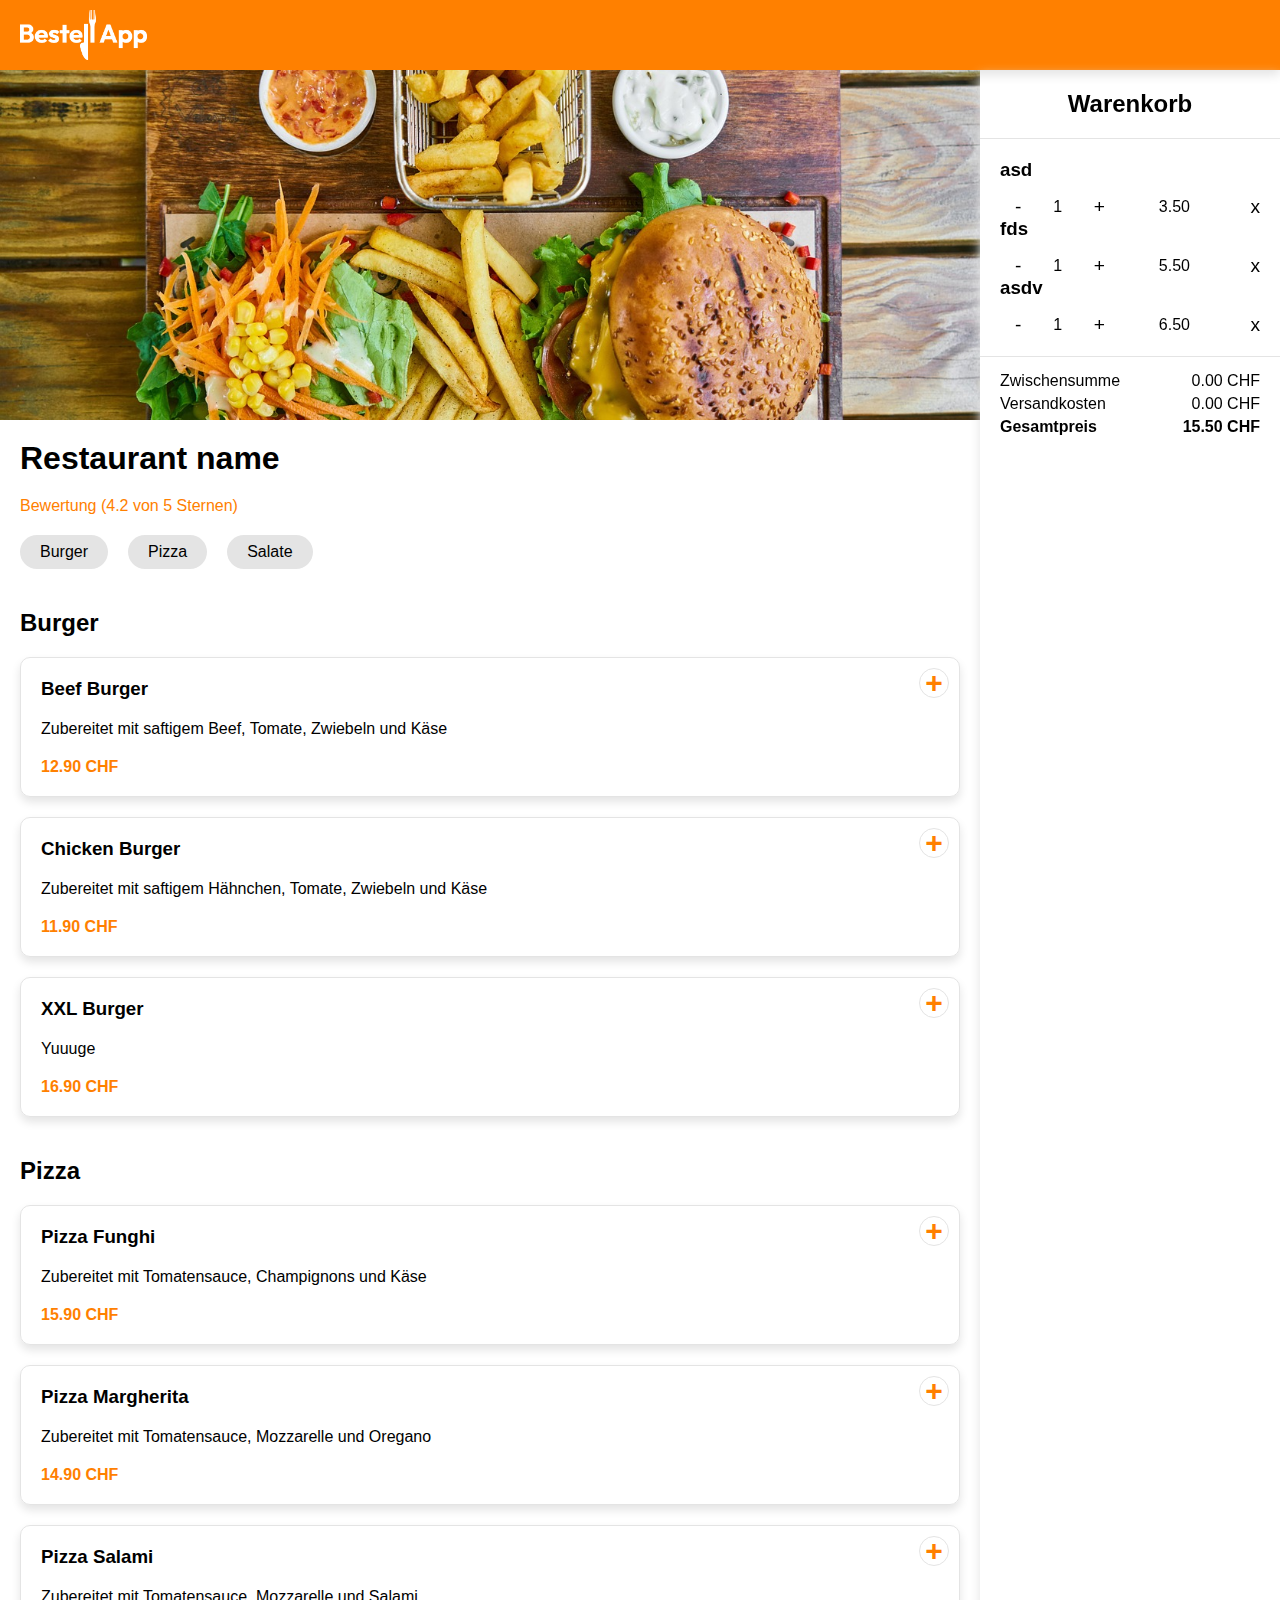
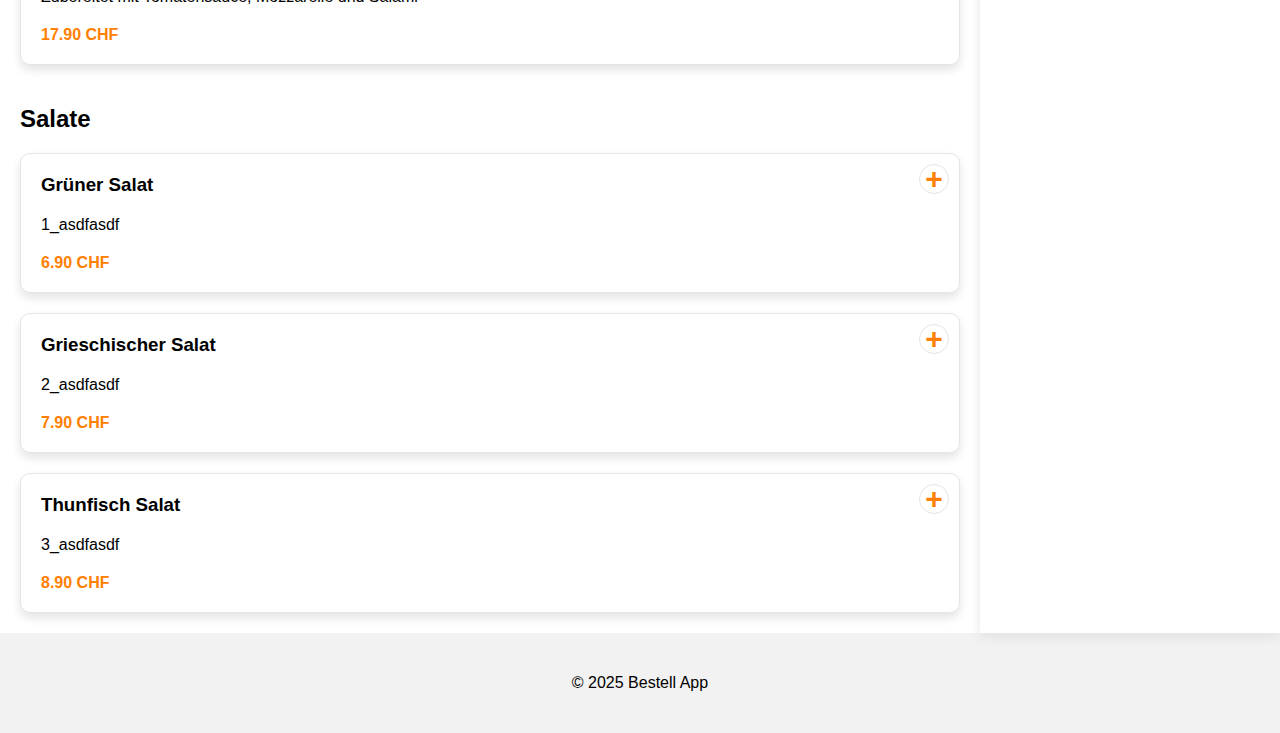
==== index.html @ d7032ec8 "changed cart from flex to grid" ====
<!DOCTYPE html>
<html lang="en">

<head>
    <meta charset="UTF-8" />
    <meta name="viewport" content="width=device-width, initial-scale=1.0" />
    <title>Bestell App</title>

    <link rel="stylesheet" href="./style.css" />
    <link rel="icon" type="image/x-icon" href="./assets/icons/Favicon/favicon-32x32.png" />
</head>

<body onload="renderDishes(), renderCart()">
    <header>
        <img src="./assets/icons/Logo/Logo.png" alt="Bestell App Logo" />
    </header>

    <main class="main-content-wrapper">

        <section class="left-content-wrapper">
            <div class="top-img"><img src="./assets/img/title_img.jpg" alt="Burger Menu" /></div>
            <div class="dish-content-wrapper">
                <div>
                    <h1>Restaurant name</h1>
                </div>
                <div class="rating">Bewertung (4.2 von 5 Sternen)</div>
                <div id="categories-wrapper"></div>
                <div id="dishes-wrapper"></div>
            </div>
        </section>

        <section class="outer-cart-wrapper">
            <div class="sticky-cart-wrapper">
                <div class="cart-header">
                    <h2>Warenkorb</h2>
                </div>
                <div id="cart-items"></div>
                <div id="cart-total-wrapper" class="cart-total-wrapper">
                    <div class="cart-total-line">
                        <div>Zwischensumme</div>
                        <div id="subtotal">0.00 CHF</div>
                    </div>
                    <div class="cart-total-line">
                        <div>Versandkosten</div>
                        <div id="shipping">0.00 CHF</div>
                    </div>
                    <div class="cart-total-line">
                        <div>Gesamtpreis</div>
                        <div id="total">0.00 CHF</div>
                    </div>
                </div>
            </div>
        </section>

    </main>

    <footer>
        <p>© 2025 Bestell App</p>
    </footer>

    <script src="./scripts/db.js"></script>
    <script src="./scripts/templates.js"></script>
    <script src="./script.js"></script>
</body>

</html>
---- style.css ----
/* ----------------------------------------------------------- */
/* CSS reset */
/* ----------------------------------------------------------- */

*,
*::before,
*::after {
  box-sizing: border-box;
  scroll-behavior: smooth;
}

* {
  margin: 0;
  padding: 0;
}

img,
picture,
svg,
video {
  display: block;
  max-width: 100%;
}

input,
textarea,
button,
select {
  font: inherit;
}

/* ----------------------------------------------------------- */
/* general styling */
/* ----------------------------------------------------------- */

:root {
  --padding20: 20px;
  --jetblack: #2a2a2a;
  --white: #f7f8fa;
  --font-size: 1.3rem;
  --sans: sans-serif;
  --max-width-content-section: 1130px;
  --margin-20-top-bottom: 20px 0 20px 0;
}

body {
  min-height: 100vh;
  font-family: var(--sans);
  display: flex;
  flex-direction: column;
}

/* ----------------------------------------------------------- */
/* header */
/* ----------------------------------------------------------- */

header {
  display: flex;
  align-items: center;
  background-color: #ff8000;
  height: 70px;
  box-shadow: 0px 5px 10px #e4e4e4;
}

header img {
  max-height: 50px;
  margin-left: 20px;
}

/* ----------------------------------------------------------- */
/* main content-wrapper */
/* ----------------------------------------------------------- */

.main-content-wrapper {
  display: flex;
  flex-direction: row;
}

/* ----------------------------------------------------------- */
/* categories / dishes */
/* ----------------------------------------------------------- */

h1 {
  margin: var(--margin-20-top-bottom);
}

.rating {
  color: #ff8000;
}

.left-content-wrapper {
  width: calc(100% - 300px);
}

.top-img {
  width: 100%;
  height: 350px;
}

.top-img img {
  height: 100%;
  width: 100%;
  object-fit: cover;
}

#categories-wrapper {
  display: flex;
}

.category {
  padding: 8px 20px;
  margin: 20px 0;
  border-radius: 20px;
  cursor: pointer;
  background-color: #e4e4e4;
  text-decoration: none;
  color: inherit;
}

.category:hover {
  color: white;
  background-color: #ff8000;
}

.category:nth-child(n + 2) {
  margin-left: 20px;
}

.dish-content-wrapper {
  max-width: var(--max-width-content-section);
  margin-right: auto;
  margin-left: auto;
  padding: 0 20px 0 20px;
}

.category-header {
  padding-top: 20px;
}

.dish-item {
  position: relative;
  display: flex;
  flex-direction: column;
  margin: 20px 0 20px 0;
  border: 1px solid #e4e4e4;
  border-radius: 10px;
  box-shadow: 0px 5px 10px #e4e4e4;
}

.dish-info {
  padding: var(--padding20);
}

.dish-info p {
  margin-top: 20px;
}

.dish-info-price {
  font-weight: bold;
  color: #ff8000;
}

.dish-button {
  position: absolute;
  right: 10px;
  top: 10px;
  display: flex;
  justify-content: center;
  align-items: center;
  width: 30px;
  height: 30px;
  border: 1px solid #e4e4e4;
  border-radius: 50%;
  color: #ff8000;
  font-weight: bold;
  font-size: 30px;
  cursor: pointer;
  background-color: white;
  user-select: none; /* Standard für die meisten Browser */
  -webkit-user-select: none; /* Für Safari */
  -moz-user-select: none; /* Für Firefox */
  -ms-user-select: none; /* Für ältere IE-Versionen */
}

.dish-button:hover {
  background-color: #e4e4e4;
}

/* ----------------------------------------------------------- */
/* cart section */
/* ----------------------------------------------------------- */

.outer-cart-wrapper {
  box-shadow: 0px 5px 10px #e4e4e4;
}

.sticky-cart-wrapper {
  position: sticky;
  top: 0;
  /* align-self: flex-start; */ /*nicht notwendig wenn outer wrapper vorhanden?!*/
  width: 300px;
}

.cart-header,
#cart-items {
  border-bottom: 1px solid #e4e4e4;
  padding: 20px;
}

.cart-header h2 {
  text-align: center;
}

.cart-item h3 {
  margin-bottom: 15px;
}

.cart-item-content {
  display: grid;
  grid-template-columns: 2fr 1fr 1fr;
  gap: 10px;
  align-items: center;
}

.cart-item-amount {
  display: flex;
  justify-content: space-between;
  align-items: center;
  gap: 5px;
}

.cart-item-amount button {
  /* width: 20px; */
  background: none;
  border: none;
  cursor: pointer;
  font-size: 1.2em;
  padding: 0;
}

.decrease {
  margin-left: 15px;
}

.increase {
  margin-right: 15px;
}

.cart-item-price {
  justify-self: end;
}

.remove-btn {
  justify-self: end;
  background: none;
  border: none;
  cursor: pointer;
  font-size: 1.2em;
  padding: 0;
}

.cart-total-wrapper {
  display: none;
  padding: 15px 20px;
}

.cart-total-wrapper.visible {
  display: block;
}

#cart-total-wrapper .cart-total-line:nth-child(n + 2) {
  padding-top: 5px;
}

#cart-total-wrapper .cart-total-line:last-child {
  font-weight: bold;
}

.cart-total-line {
  display: flex;
  justify-content: space-between;
}

/* ----------------------------------------------------------- */
/* footer */
/* ----------------------------------------------------------- */

footer {
  display: flex;
  justify-content: center;
  align-items: center;
  height: 100px;
  background-color: #e4e4e47d;
  margin-top: auto;
}
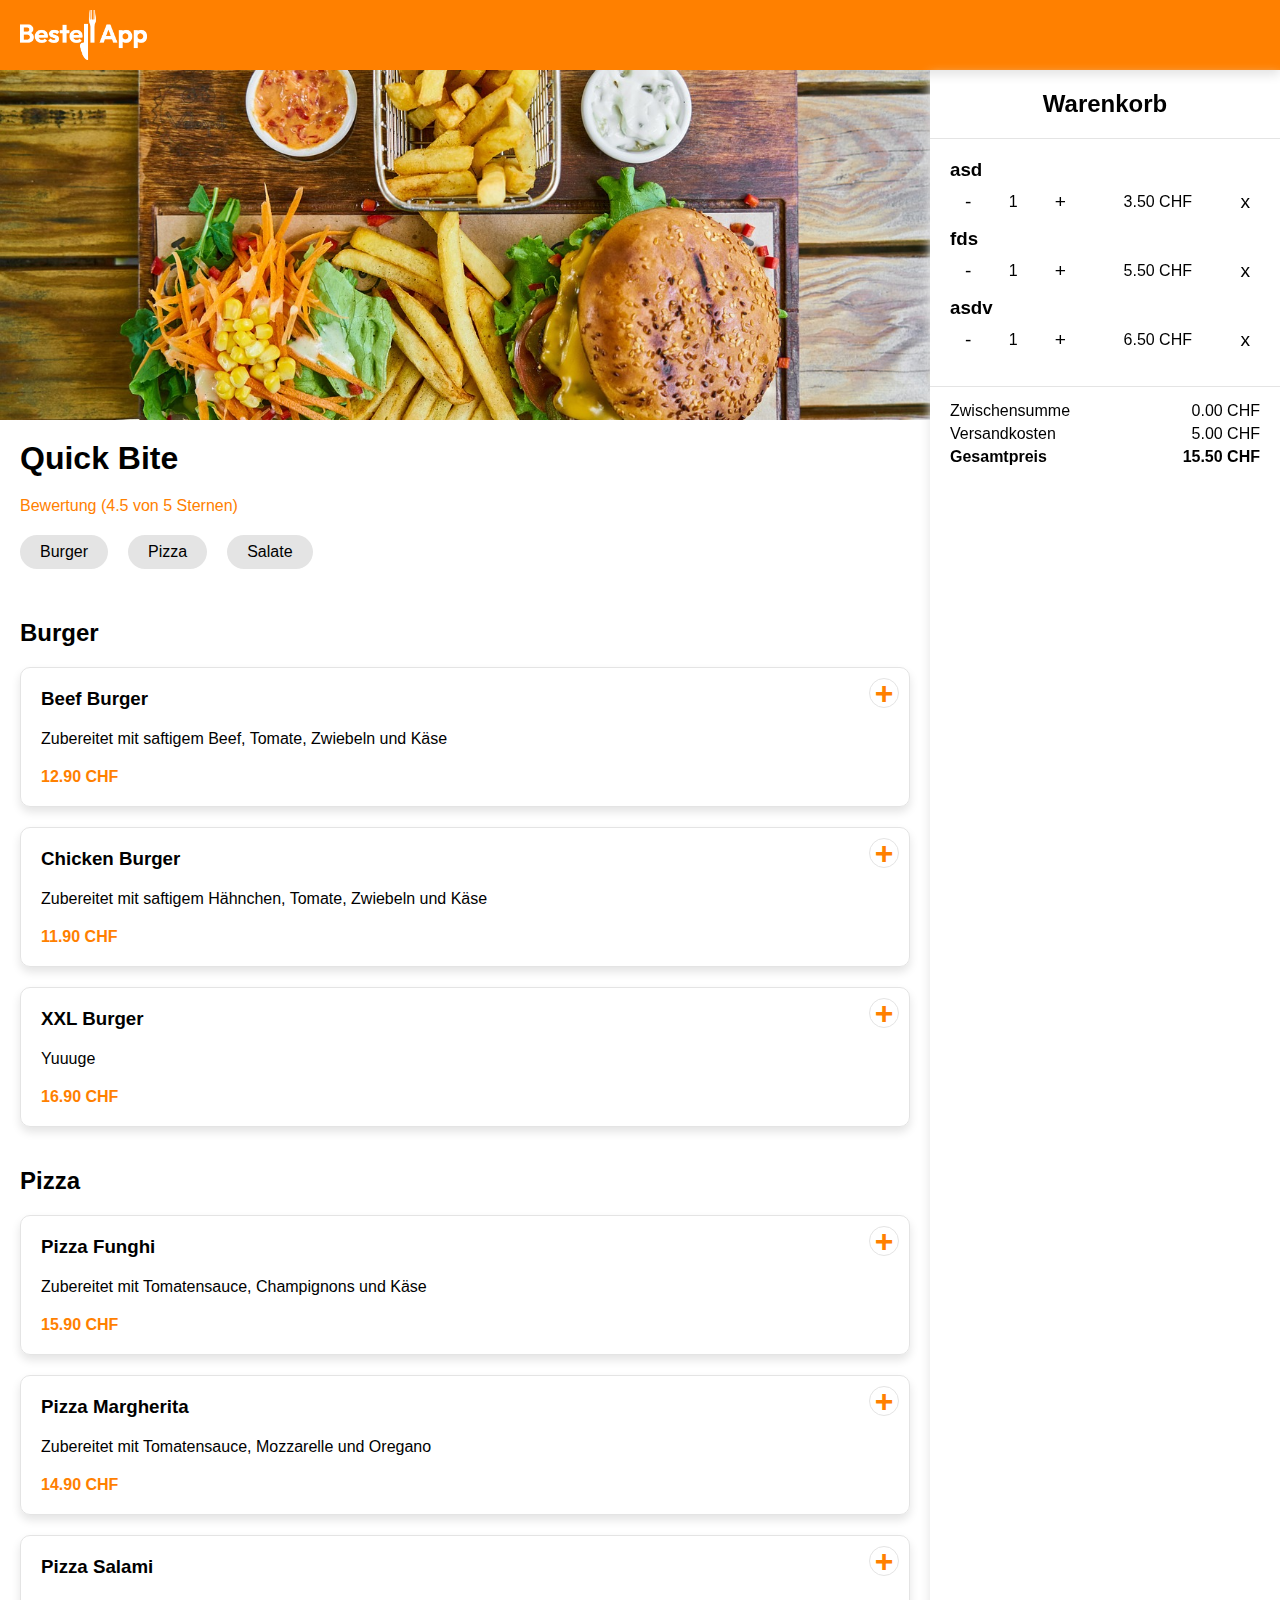
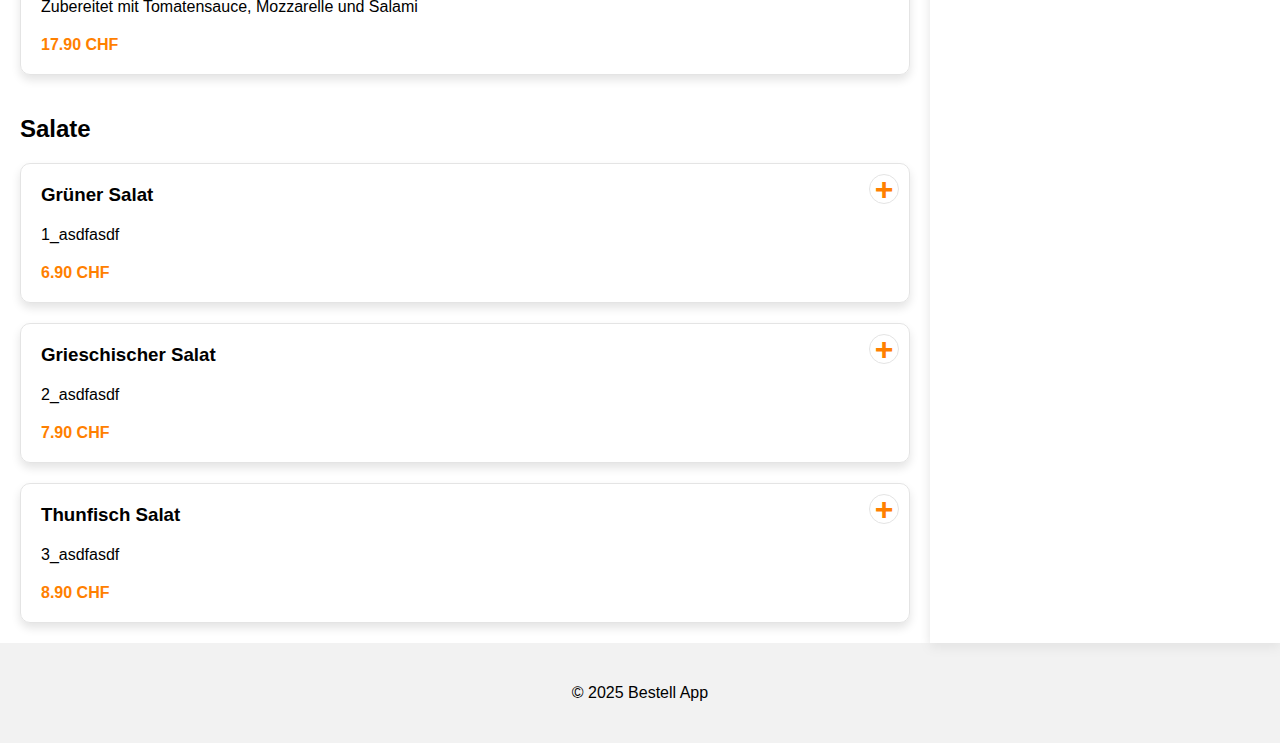
==== commit 1df65a23: "folder structure + started some layout changes for dish section" ====
--- a/index.html
+++ b/index.html
@@ -18,12 +18,12 @@
     <main class="main-content-wrapper">
 
         <section class="left-content-wrapper">
-            <div class="top-img"><img src="./assets/img/title_img.jpg" alt="Burger Menu" /></div>
+            <div class="top-img"><img src="./assets/img/dish_img/title_img.jpg" alt="Burger Menu" /></div>
             <div class="dish-content-wrapper">
                 <div>
-                    <h1>Restaurant name</h1>
+                    <h1>Quick Bite</h1>
                 </div>
-                <div class="rating">Bewertung (4.2 von 5 Sternen)</div>
+                <div class="rating">Bewertung (4.5 von 5 Sternen)</div>
                 <div id="categories-wrapper"></div>
                 <div id="dishes-wrapper"></div>
             </div>
@@ -42,7 +42,7 @@
                     </div>
                     <div class="cart-total-line">
                         <div>Versandkosten</div>
-                        <div id="shipping">0.00 CHF</div>
+                        <div id="shipping">5.00 CHF</div>
                     </div>
                     <div class="cart-total-line">
                         <div>Gesamtpreis</div>
--- a/style.css
+++ b/style.css
@@ -35,9 +35,6 @@
 
 :root {
   --padding20: 20px;
-  --jetblack: #2a2a2a;
-  --white: #f7f8fa;
-  --font-size: 1.3rem;
   --sans: sans-serif;
   --max-width-content-section: 1130px;
   --margin-20-top-bottom: 20px 0 20px 0;
@@ -82,6 +79,7 @@
 
 h1 {
   margin: var(--margin-20-top-bottom);
+  font-size: 2rem;
 }
 
 .rating {
@@ -89,7 +87,7 @@
 }
 
 .left-content-wrapper {
-  width: calc(100% - 300px);
+  width: calc(100% - 350px);
 }
 
 .top-img {
@@ -105,11 +103,22 @@
 
 #categories-wrapper {
   display: flex;
-}
+  padding-bottom: 20px;
+  margin-top: 20px;
+  margin-bottom: 30px;
+}
+
+/* #categories-wrapper {
+  display: flex;
+  padding-bottom: 20px;
+  margin-top: 20px;
+  margin-bottom: 30px;
+  box-shadow: 0px 5px 5px -4px #e4e4e4;
+} */
 
 .category {
   padding: 8px 20px;
-  margin: 20px 0;
+  /* margin: 20px 0; */
   border-radius: 20px;
   cursor: pointer;
   background-color: #e4e4e4;
@@ -133,7 +142,7 @@
   padding: 0 20px 0 20px;
 }
 
-.category-header {
+.category-header:nth-child(n + 2) {
   padding-top: 20px;
 }
 
@@ -173,7 +182,7 @@
   border-radius: 50%;
   color: #ff8000;
   font-weight: bold;
-  font-size: 30px;
+  font-size: 2rem;
   cursor: pointer;
   background-color: white;
   user-select: none; /* Standard für die meisten Browser */
@@ -198,7 +207,7 @@
   position: sticky;
   top: 0;
   /* align-self: flex-start; */ /*nicht notwendig wenn outer wrapper vorhanden?!*/
-  width: 300px;
+  width: 350px;
 }
 
 .cart-header,
@@ -211,15 +220,13 @@
   text-align: center;
 }
 
-.cart-item h3 {
-  margin-bottom: 15px;
-}
-
 .cart-item-content {
   display: grid;
-  grid-template-columns: 2fr 1fr 1fr;
+  grid-template-columns: 2fr 2fr 1fr;
   gap: 10px;
   align-items: center;
+  margin-top: 10px;
+  margin-bottom: 15px;
 }
 
 .cart-item-amount {
@@ -242,8 +249,8 @@
   margin-left: 15px;
 }
 
-.increase {
-  margin-right: 15px;
+.remove-btn {
+  margin-right: 10px;
 }
 
 .cart-item-price {
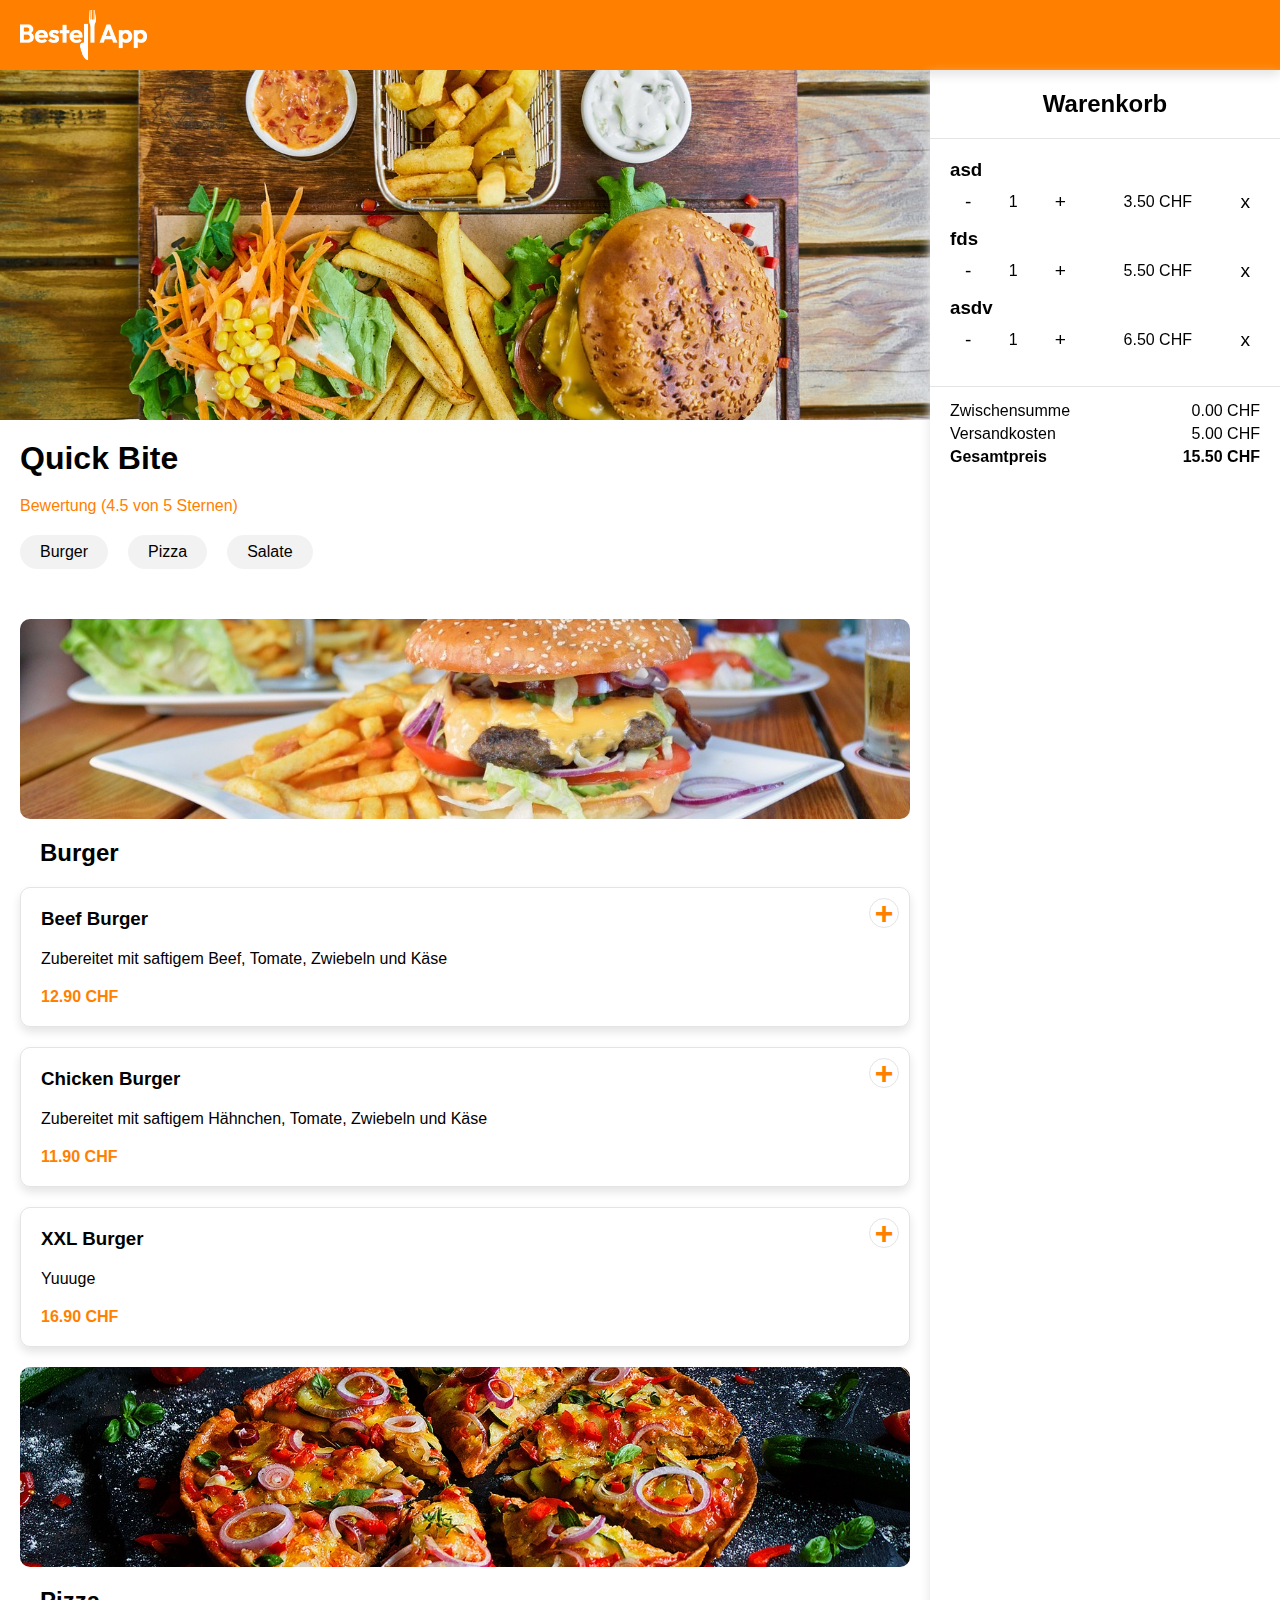
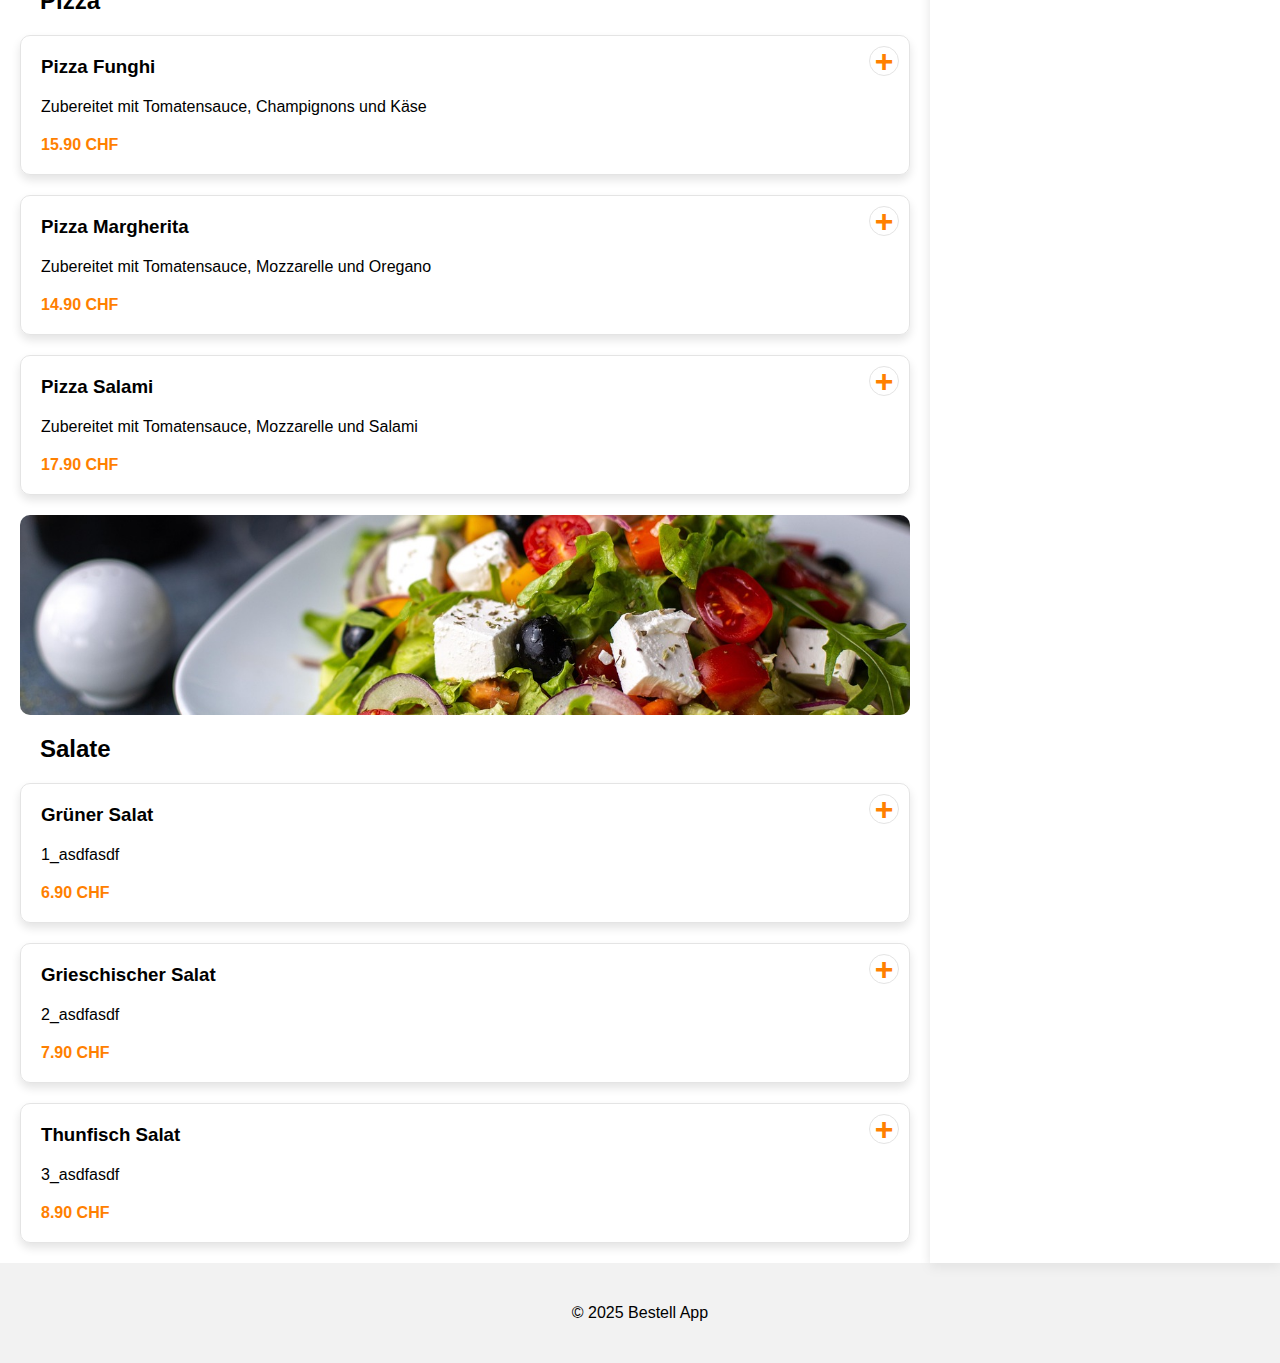
==== commit 698190e7: "- adjusted db.js structure + template.js - few css additions" ====
--- a/index.html
+++ b/index.html
@@ -20,9 +20,7 @@
         <section class="left-content-wrapper">
             <div class="top-img"><img src="./assets/img/dish_img/title_img.jpg" alt="Burger Menu" /></div>
             <div class="dish-content-wrapper">
-                <div>
-                    <h1>Quick Bite</h1>
-                </div>
+                <h1>Quick Bite</h1>
                 <div class="rating">Bewertung (4.5 von 5 Sternen)</div>
                 <div id="categories-wrapper"></div>
                 <div id="dishes-wrapper"></div>
--- a/style.css
+++ b/style.css
@@ -34,9 +34,9 @@
 /* ----------------------------------------------------------- */
 
 :root {
+  --box-shadow-5px: 0px 5px 10px #e4e4e4;
   --padding20: 20px;
   --sans: sans-serif;
-  --max-width-content-section: 1130px;
   --margin-20-top-bottom: 20px 0 20px 0;
 }
 
@@ -56,7 +56,7 @@
   align-items: center;
   background-color: #ff8000;
   height: 70px;
-  box-shadow: 0px 5px 10px #e4e4e4;
+  box-shadow: var(--box-shadow-5px);
 }
 
 header img {
@@ -76,6 +76,13 @@
 /* ----------------------------------------------------------- */
 /* categories / dishes */
 /* ----------------------------------------------------------- */
+
+.dish-content-wrapper {
+  max-width: 1000px;
+  margin-right: auto;
+  margin-left: auto;
+  padding: 0 20px 0 20px;
+}
 
 h1 {
   margin: var(--margin-20-top-bottom);
@@ -108,20 +115,11 @@
   margin-bottom: 30px;
 }
 
-/* #categories-wrapper {
-  display: flex;
-  padding-bottom: 20px;
-  margin-top: 20px;
-  margin-bottom: 30px;
-  box-shadow: 0px 5px 5px -4px #e4e4e4;
-} */
-
 .category {
   padding: 8px 20px;
-  /* margin: 20px 0; */
   border-radius: 20px;
   cursor: pointer;
-  background-color: #e4e4e4;
+  background-color: #e4e4e47d;
   text-decoration: none;
   color: inherit;
 }
@@ -135,15 +133,16 @@
   margin-left: 20px;
 }
 
-.dish-content-wrapper {
-  max-width: var(--max-width-content-section);
-  margin-right: auto;
-  margin-left: auto;
-  padding: 0 20px 0 20px;
-}
-
-.category-header:nth-child(n + 2) {
+.category-header-img {
+  height: 200px;
+  width: 100%;
+  object-fit: cover;
+  border-radius: 10px;
+}
+
+.category-header {
   padding-top: 20px;
+  padding-left: 20px;
 }
 
 .dish-item {
@@ -153,7 +152,7 @@
   margin: 20px 0 20px 0;
   border: 1px solid #e4e4e4;
   border-radius: 10px;
-  box-shadow: 0px 5px 10px #e4e4e4;
+  box-shadow: var(--box-shadow-5px);
 }
 
 .dish-info {
@@ -200,7 +199,7 @@
 /* ----------------------------------------------------------- */
 
 .outer-cart-wrapper {
-  box-shadow: 0px 5px 10px #e4e4e4;
+  box-shadow: var(--box-shadow-5px);
 }
 
 .sticky-cart-wrapper {
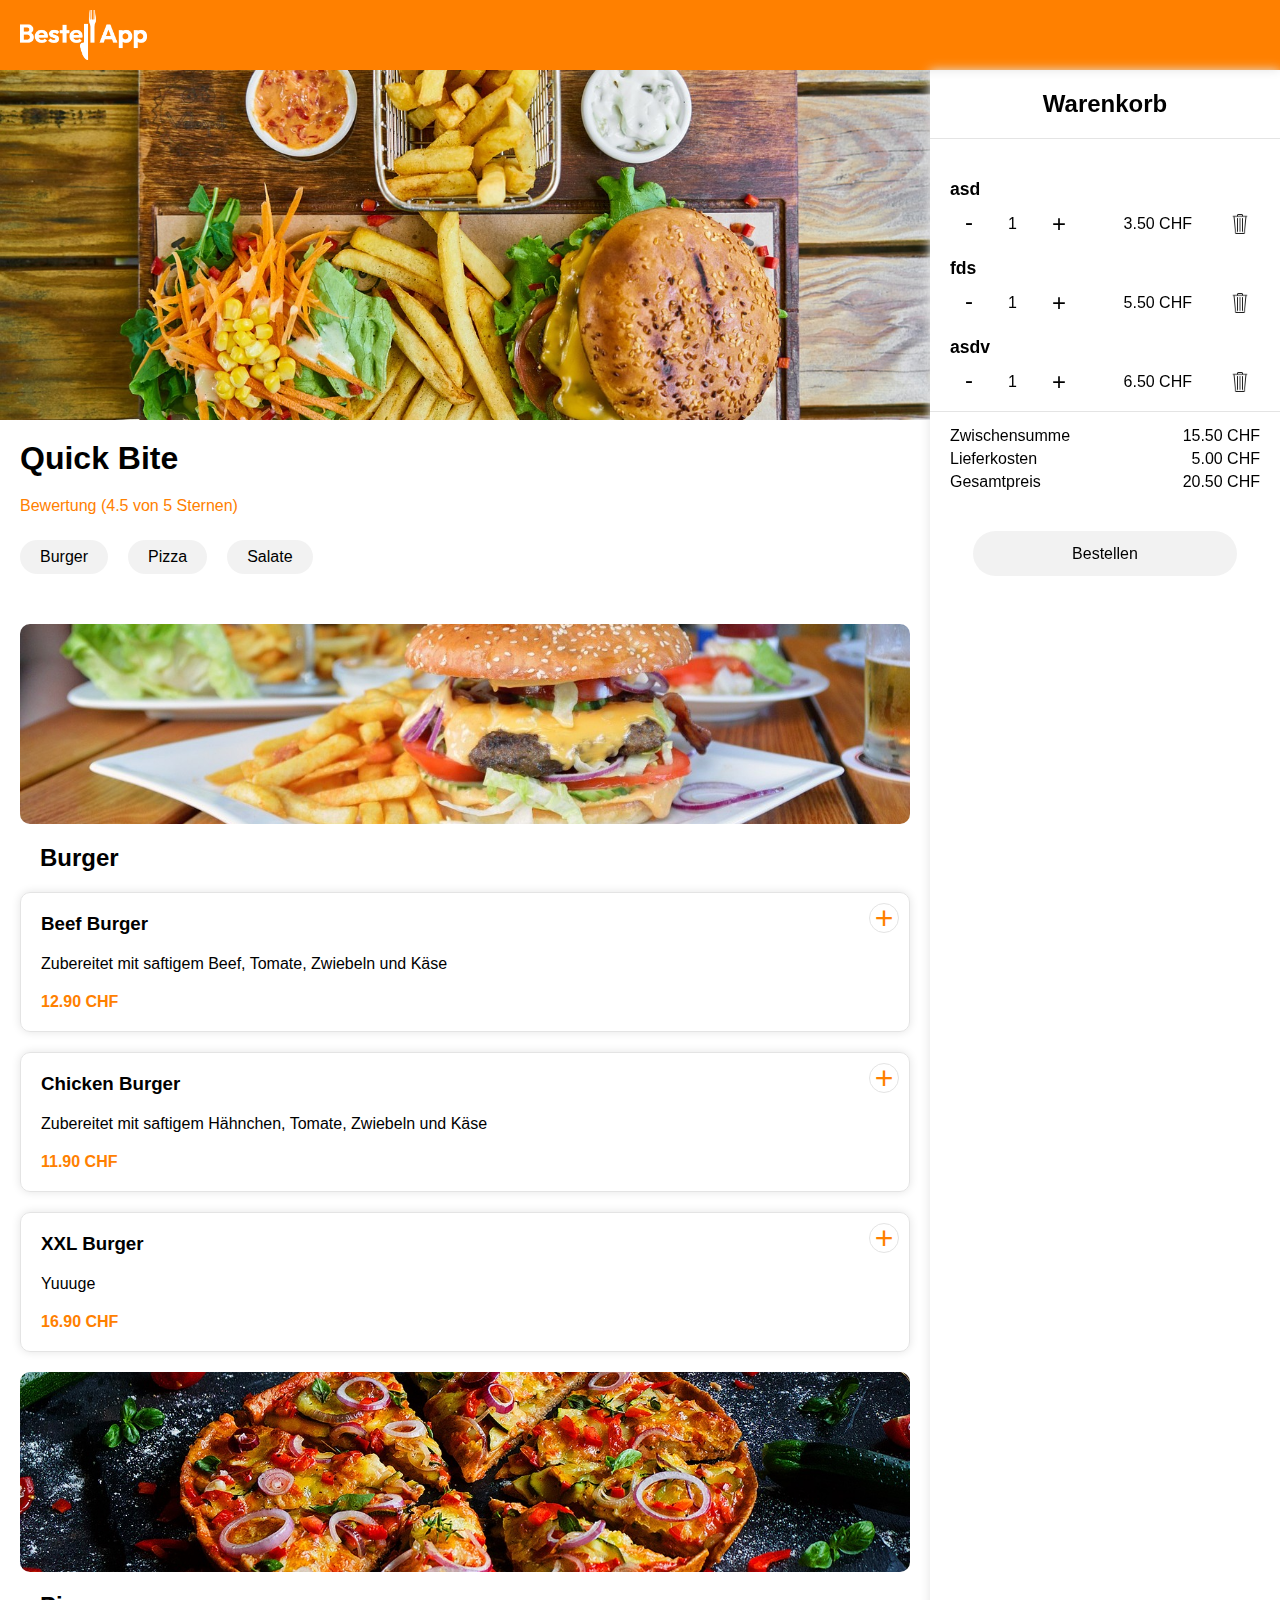
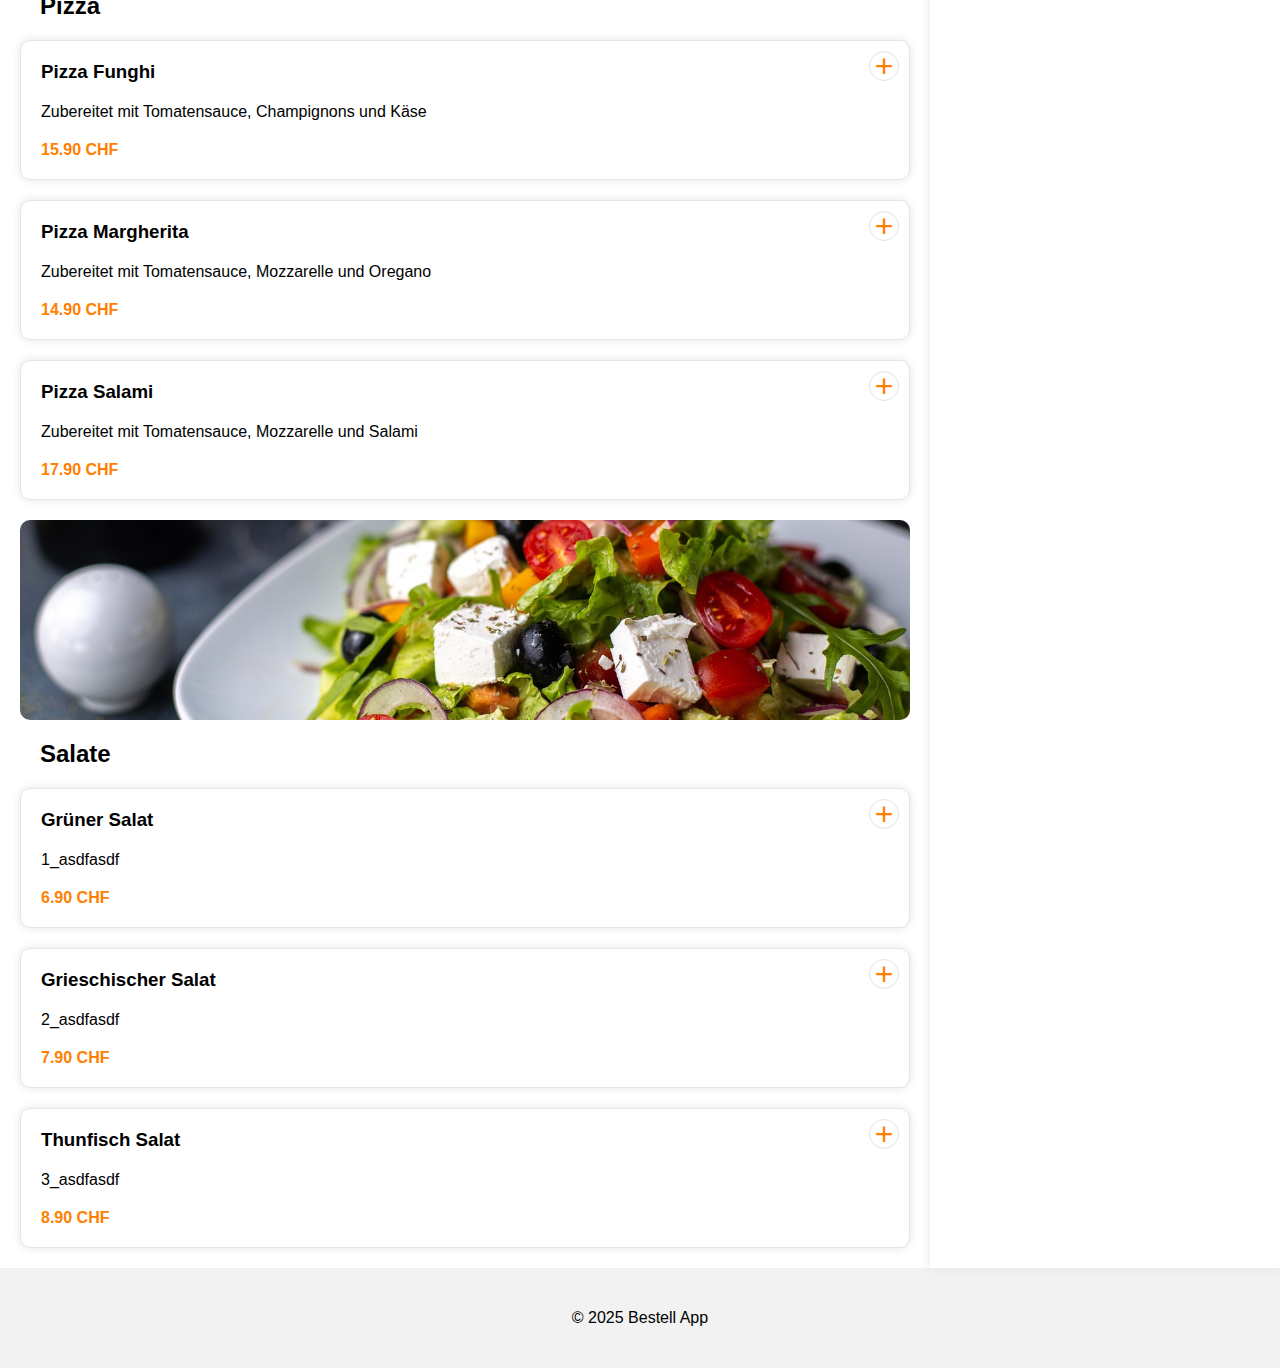
==== commit 9d710b73: "finished cart funtionality" ====
--- a/index.html
+++ b/index.html
@@ -29,24 +29,42 @@
 
         <section class="outer-cart-wrapper">
             <div class="sticky-cart-wrapper">
+
                 <div class="cart-header">
                     <h2>Warenkorb</h2>
                 </div>
-                <div id="cart-items"></div>
-                <div id="cart-total-wrapper" class="cart-total-wrapper">
-                    <div class="cart-total-line">
-                        <div>Zwischensumme</div>
-                        <div id="subtotal">0.00 CHF</div>
+
+                <div id="cart-order-info">
+                    <div id="cart-items"></div>
+
+                    <div id="empty-cart-placeholder">
+                        <img src="./assets/icons/icons8-basket-100.png" alt="Basket">
+                        <h3>Ganz schön leer hier – füge jetzt Artikel hinzu!</h3>
                     </div>
-                    <div class="cart-total-line">
-                        <div>Versandkosten</div>
-                        <div id="shipping">5.00 CHF</div>
-                    </div>
-                    <div class="cart-total-line">
-                        <div>Gesamtpreis</div>
-                        <div id="total">0.00 CHF</div>
+
+                    <div id="cart-total-wrapper" class="cart-total-wrapper">
+                        <div class="cart-total-line">
+                            <div>Zwischensumme</div>
+                            <div id="subtotal">0.00 CHF</div>
+                        </div>
+                        <div class="cart-total-line">
+                            <div>Lieferkosten</div>
+                            <div id="shipping">5.00 CHF</div>
+                        </div>
+                        <div class="cart-total-line">
+                            <div>Gesamtpreis</div>
+                            <div id="total">0.00 CHF</div>
+                        </div>
+                        <div class="order-btn-container">
+                            <button id="order-btn">Bestellen</button>
+                        </div>
                     </div>
                 </div>
+
+                <div id="success-message">
+                    Deine Bestellung war erfolgreich und macht sich in Kürze auf den Weg!
+                </div>
+
             </div>
         </section>
 
--- a/style.css
+++ b/style.css
@@ -34,7 +34,7 @@
 /* ----------------------------------------------------------- */
 
 :root {
-  --box-shadow-5px: 0px 5px 10px #e4e4e4;
+  --box-shadow-5px: 0 0 10px #e4e4e4;
   --padding20: 20px;
   --sans: sans-serif;
   --margin-20-top-bottom: 20px 0 20px 0;
@@ -111,7 +111,7 @@
 #categories-wrapper {
   display: flex;
   padding-bottom: 20px;
-  margin-top: 20px;
+  margin-top: 25px;
   margin-bottom: 30px;
 }
 
@@ -180,7 +180,6 @@
   border: 1px solid #e4e4e4;
   border-radius: 50%;
   color: #ff8000;
-  font-weight: bold;
   font-size: 2rem;
   cursor: pointer;
   background-color: white;
@@ -209,14 +208,22 @@
   width: 350px;
 }
 
-.cart-header,
-#cart-items {
+.cart-header {
+  text-align: center;
   border-bottom: 1px solid #e4e4e4;
   padding: 20px;
 }
 
-.cart-header h2 {
-  text-align: center;
+#cart-items {
+  padding: 20px 20px 0 20px;
+}
+
+.cart-item {
+  margin-top: 20px;
+}
+
+.cart-item h3 {
+  font-size: 1.1rem;
 }
 
 .cart-item-content {
@@ -240,29 +247,53 @@
   background: none;
   border: none;
   cursor: pointer;
-  font-size: 1.2em;
-  padding: 0;
+  font-size: 1.5em;
 }
 
 .decrease {
+  position: relative;
+  top: -2px;
   margin-left: 15px;
 }
 
-.remove-btn {
-  margin-right: 10px;
-}
-
-.cart-item-price {
-  justify-self: end;
-}
-
+.cart-item-price,
 .remove-btn {
   justify-self: end;
-  background: none;
+}
+
+.remove-btn {
+  width: 20px;
+  height: 20px;
+  background-image: url("./assets/icons/icons8-trash-50.png");
+  background-size: cover;
+  background-position: center;
+  background-color: transparent;
+  /* justify-self: end;
+  background: none; */
   border: none;
   cursor: pointer;
-  font-size: 1.2em;
-  padding: 0;
+  /* font-size: 1.2em;
+  padding: 0; */
+  margin-right: 10px;
+}
+
+#empty-cart-placeholder {
+  display: none;
+}
+
+#empty-cart-placeholder.visible {
+  display: flex;
+  flex-direction: column;
+  justify-content: center;
+  align-items: center;
+  text-align: center;
+  gap: 20px;
+  margin-top: 40px;
+}
+
+#empty-cart-placeholder img {
+  width: 40px;
+  height: 40px;
 }
 
 .cart-total-wrapper {
@@ -272,6 +303,7 @@
 
 .cart-total-wrapper.visible {
   display: block;
+  border-top: 1px solid #e4e4e4;
 }
 
 #cart-total-wrapper .cart-total-line:nth-child(n + 2) {
@@ -285,6 +317,37 @@
 .cart-total-line {
   display: flex;
   justify-content: space-between;
+}
+
+.order-btn-container {
+  display: flex;
+  justify-content: center;
+}
+
+#order-btn {
+  width: 85%;
+  height: 45px;
+  border-radius: 50px;
+  background-color: #e4e4e47d;
+  border: none;
+  cursor: pointer;
+  margin-top: 40px;
+}
+
+#order-btn:hover {
+  color: white;
+  background-color: #ff8000;
+}
+
+/* ----------------------------------------------------------- */
+/* success message */
+/* ----------------------------------------------------------- */
+
+#success-message {
+  display: none;
+  text-align: center;
+  padding: 20px;
+  margin-top: 40px;
 }
 
 /* ----------------------------------------------------------- */
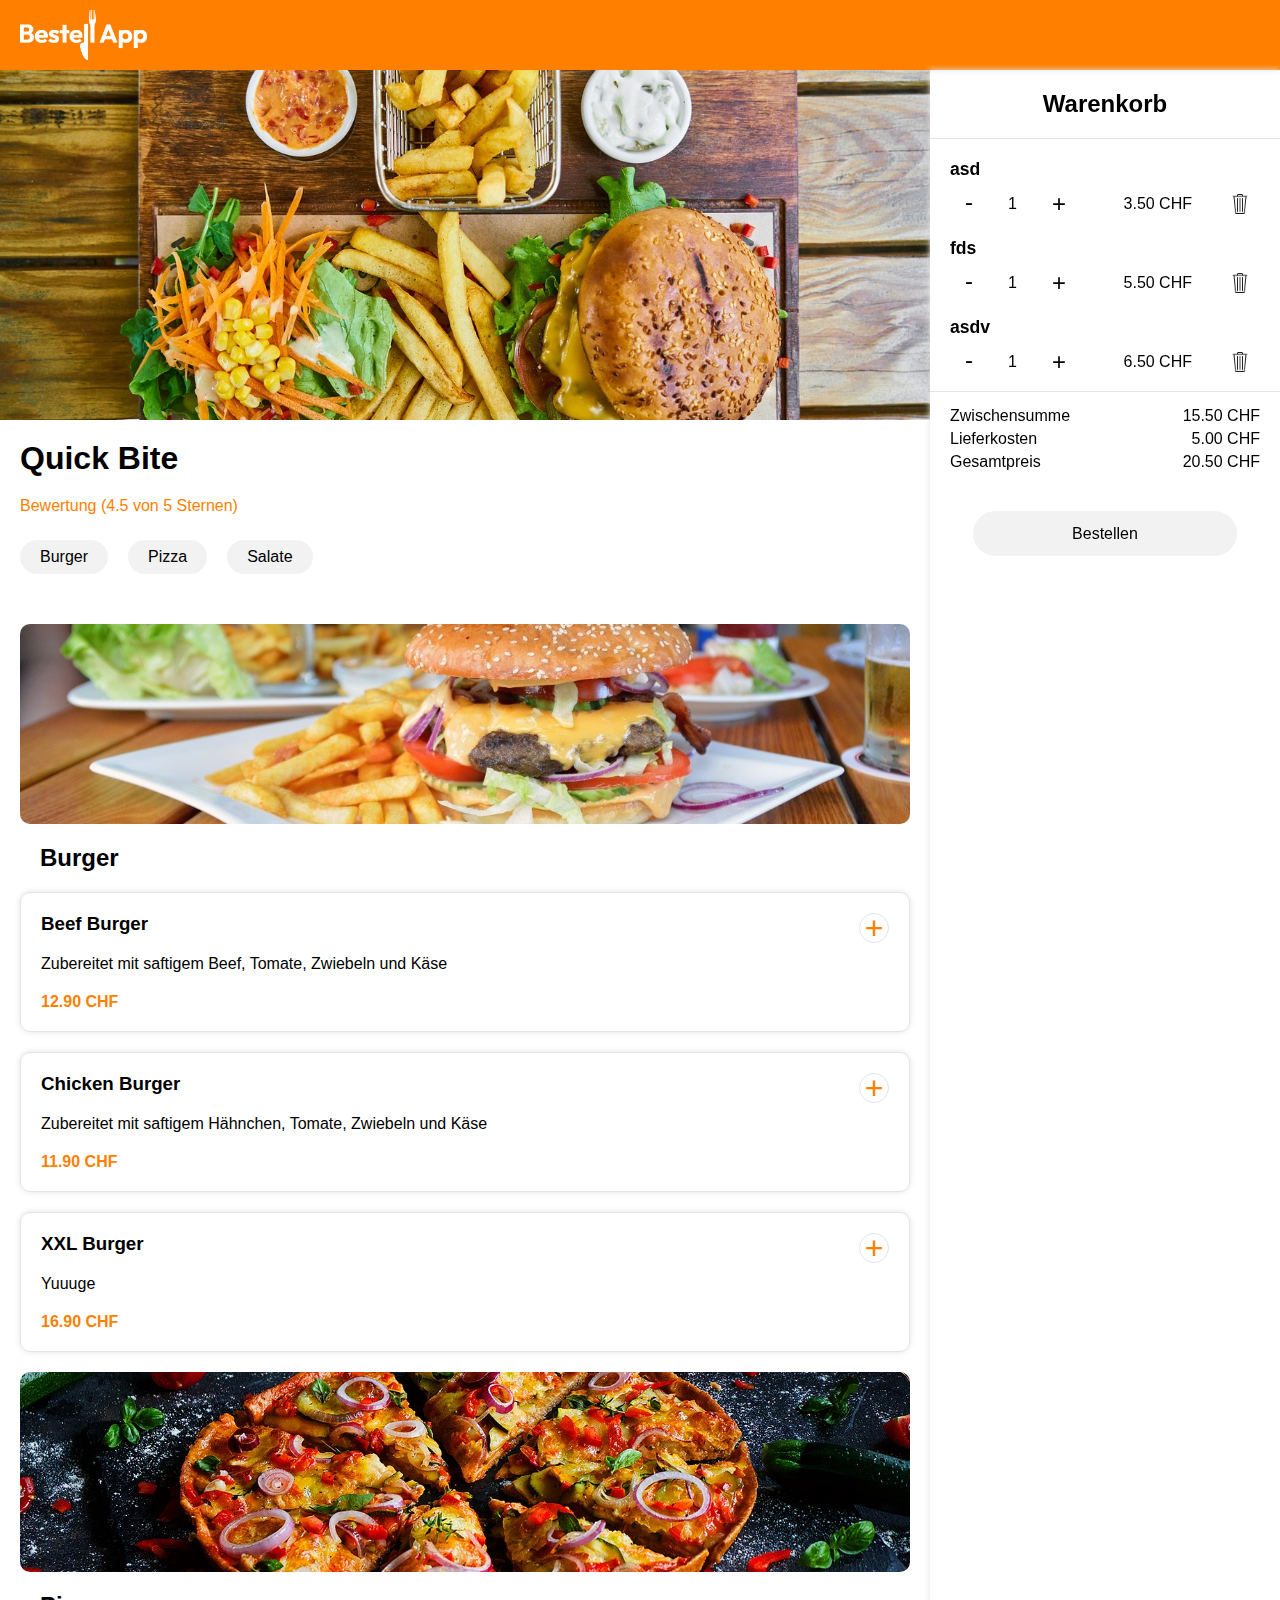
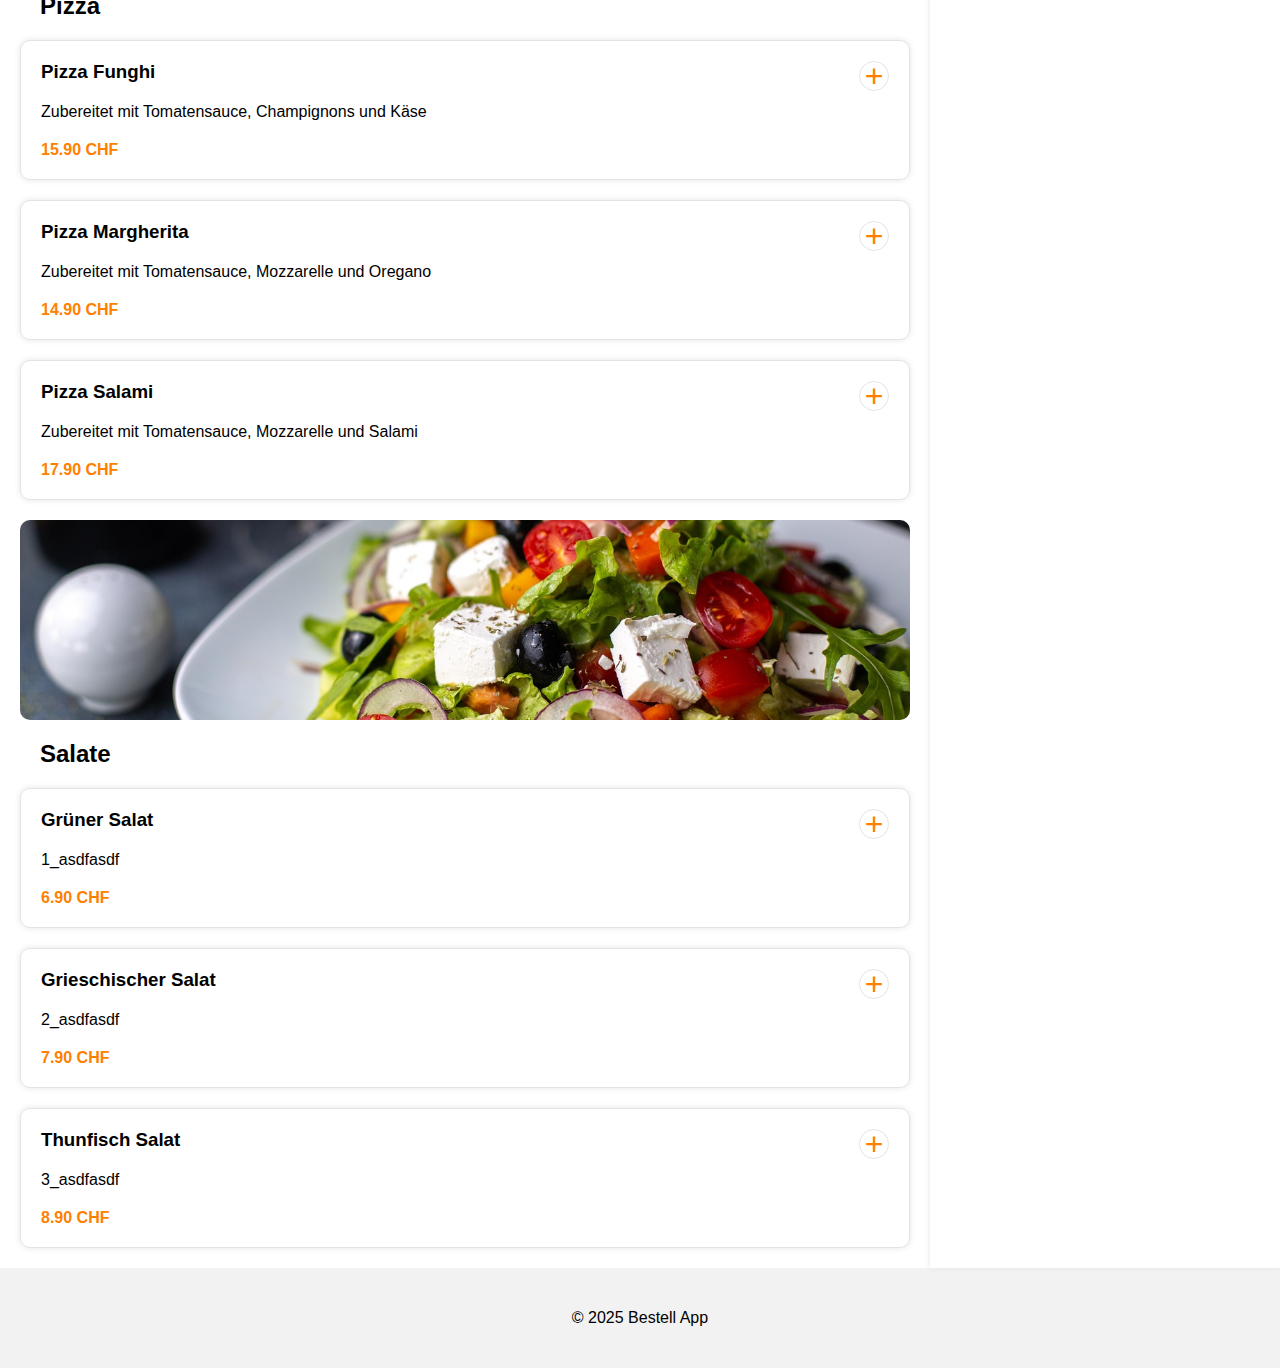
==== commit ea6ad5de: "- added query css (not finished) - mobile cart functionality (not finished)" ====
--- a/index.html
+++ b/index.html
@@ -7,6 +7,7 @@
     <title>Bestell App</title>
 
     <link rel="stylesheet" href="./style.css" />
+    <link rel="stylesheet" href="./css/media-queries.css" />
     <link rel="icon" type="image/x-icon" href="./assets/icons/Favicon/favicon-32x32.png" />
 </head>
 
@@ -20,9 +21,12 @@
         <section class="left-content-wrapper">
             <div class="top-img"><img src="./assets/img/dish_img/title_img.jpg" alt="Burger Menu" /></div>
             <div class="dish-content-wrapper">
-                <h1>Quick Bite</h1>
-                <div class="rating">Bewertung (4.5 von 5 Sternen)</div>
-                <div id="categories-wrapper"></div>
+                <div class="header-section">
+                    <h1>Quick Bite</h1>
+                    <div class="rating">Bewertung (4.5 von 5 Sternen)</div>
+                    <div id="categories-wrapper"></div>
+                </div>
+
                 <div id="dishes-wrapper"></div>
             </div>
         </section>
@@ -42,7 +46,7 @@
                         <h3>Ganz schön leer hier – füge jetzt Artikel hinzu!</h3>
                     </div>
 
-                    <div id="cart-total-wrapper" class="cart-total-wrapper">
+                    <div id="cart-total-wrapper">
                         <div class="cart-total-line">
                             <div>Zwischensumme</div>
                             <div id="subtotal">0.00 CHF</div>
@@ -65,10 +69,18 @@
                     Deine Bestellung war erfolgreich und macht sich in Kürze auf den Weg!
                 </div>
 
+
+
             </div>
         </section>
 
     </main>
+
+    <section>
+        <button id="mobile-cart-btn">
+            <img src="./assets/icons/icons8-cart-64-white.png" alt="Mobile Cart Button">
+        </button>
+    </section>
 
     <footer>
         <p>© 2025 Bestell App</p>
--- a/style.css
+++ b/style.css
@@ -34,7 +34,7 @@
 /* ----------------------------------------------------------- */
 
 :root {
-  --box-shadow-5px: 0 0 10px #e4e4e4;
+  --box-shadow-5px: 0 0 6px #e4e4e4;
   --padding20: 20px;
   --sans: sans-serif;
   --margin-20-top-bottom: 20px 0 20px 0;
@@ -170,8 +170,8 @@
 
 .dish-button {
   position: absolute;
-  right: 10px;
-  top: 10px;
+  right: 20px;
+  top: 20px;
   display: flex;
   justify-content: center;
   align-items: center;
@@ -198,7 +198,7 @@
 /* ----------------------------------------------------------- */
 
 .outer-cart-wrapper {
-  box-shadow: var(--box-shadow-5px);
+  box-shadow: 0 0 6px #e4e4e4;
 }
 
 .sticky-cart-wrapper {
@@ -215,7 +215,7 @@
 }
 
 #cart-items {
-  padding: 20px 20px 0 20px;
+  padding: 0 20px 0 20px;
 }
 
 .cart-item {
@@ -296,12 +296,12 @@
   height: 40px;
 }
 
-.cart-total-wrapper {
+#cart-total-wrapper {
   display: none;
   padding: 15px 20px;
 }
 
-.cart-total-wrapper.visible {
+#cart-total-wrapper.visible {
   display: block;
   border-top: 1px solid #e4e4e4;
 }
@@ -362,3 +362,27 @@
   background-color: #e4e4e47d;
   margin-top: auto;
 }
+
+/* ----------------------------------------------------------- */
+/* mobile cart button */
+/* ----------------------------------------------------------- */
+
+#mobile-cart-btn {
+  display: none;
+  position: fixed;
+  right: 20px;
+  /* left: 50%; */
+  bottom: 20px;
+  /* transform: translateX(-50%); */
+  border: 0;
+  border-radius: 50%;
+  background-color: #ff8000;
+  padding: 10px;
+  cursor: pointer;
+  z-index: 3;
+}
+
+#mobile-cart-btn img {
+  width: 40px;
+  height: auto;
+}
--- a/css/media-queries.css
+++ b/css/media-queries.css
@@ -0,0 +1,68 @@
+@media (width <= 1199px) {
+  .dish-content-wrapper {
+    width: 100%;
+    margin: 0;
+    padding: 0;
+    z-index: 2;
+  }
+
+  .header-section {
+    margin-left: 20px;
+  }
+
+  .category-header-img,
+  .dish-item {
+    border-radius: 0;
+  }
+
+  .left-content-wrapper {
+    position: relative;
+    z-index: 1;
+    overflow: hidden;
+  }
+
+  .dish-item {
+    box-shadow: 0 0 6px #e4e4e4;
+    border-left: 0;
+    border-right: 0;
+  }
+
+  .outer-cart-wrapper {
+    position: relative;
+    z-index: 2;
+  }
+}
+
+@media (width <= 909px) {
+  .left-content-wrapper {
+    width: 100%;
+  }
+
+  .outer-cart-wrapper {
+    position: fixed;
+    right: -100%;
+    top: 0;
+    bottom: 0;
+    width: 100%;
+    max-width: 350px;
+    background: white;
+    transition: right 0.3s ease;
+    z-index: 4;
+  }
+
+  .outer-cart-wrapper.show {
+    right: 0;
+  }
+}
+
+@media (768px <= width <= 909px) {
+  #mobile-cart-btn {
+    display: block;
+  }
+}
+
+@media (width <= 767px) {
+  #mobile-cart-btn {
+    display: block;
+  }
+}
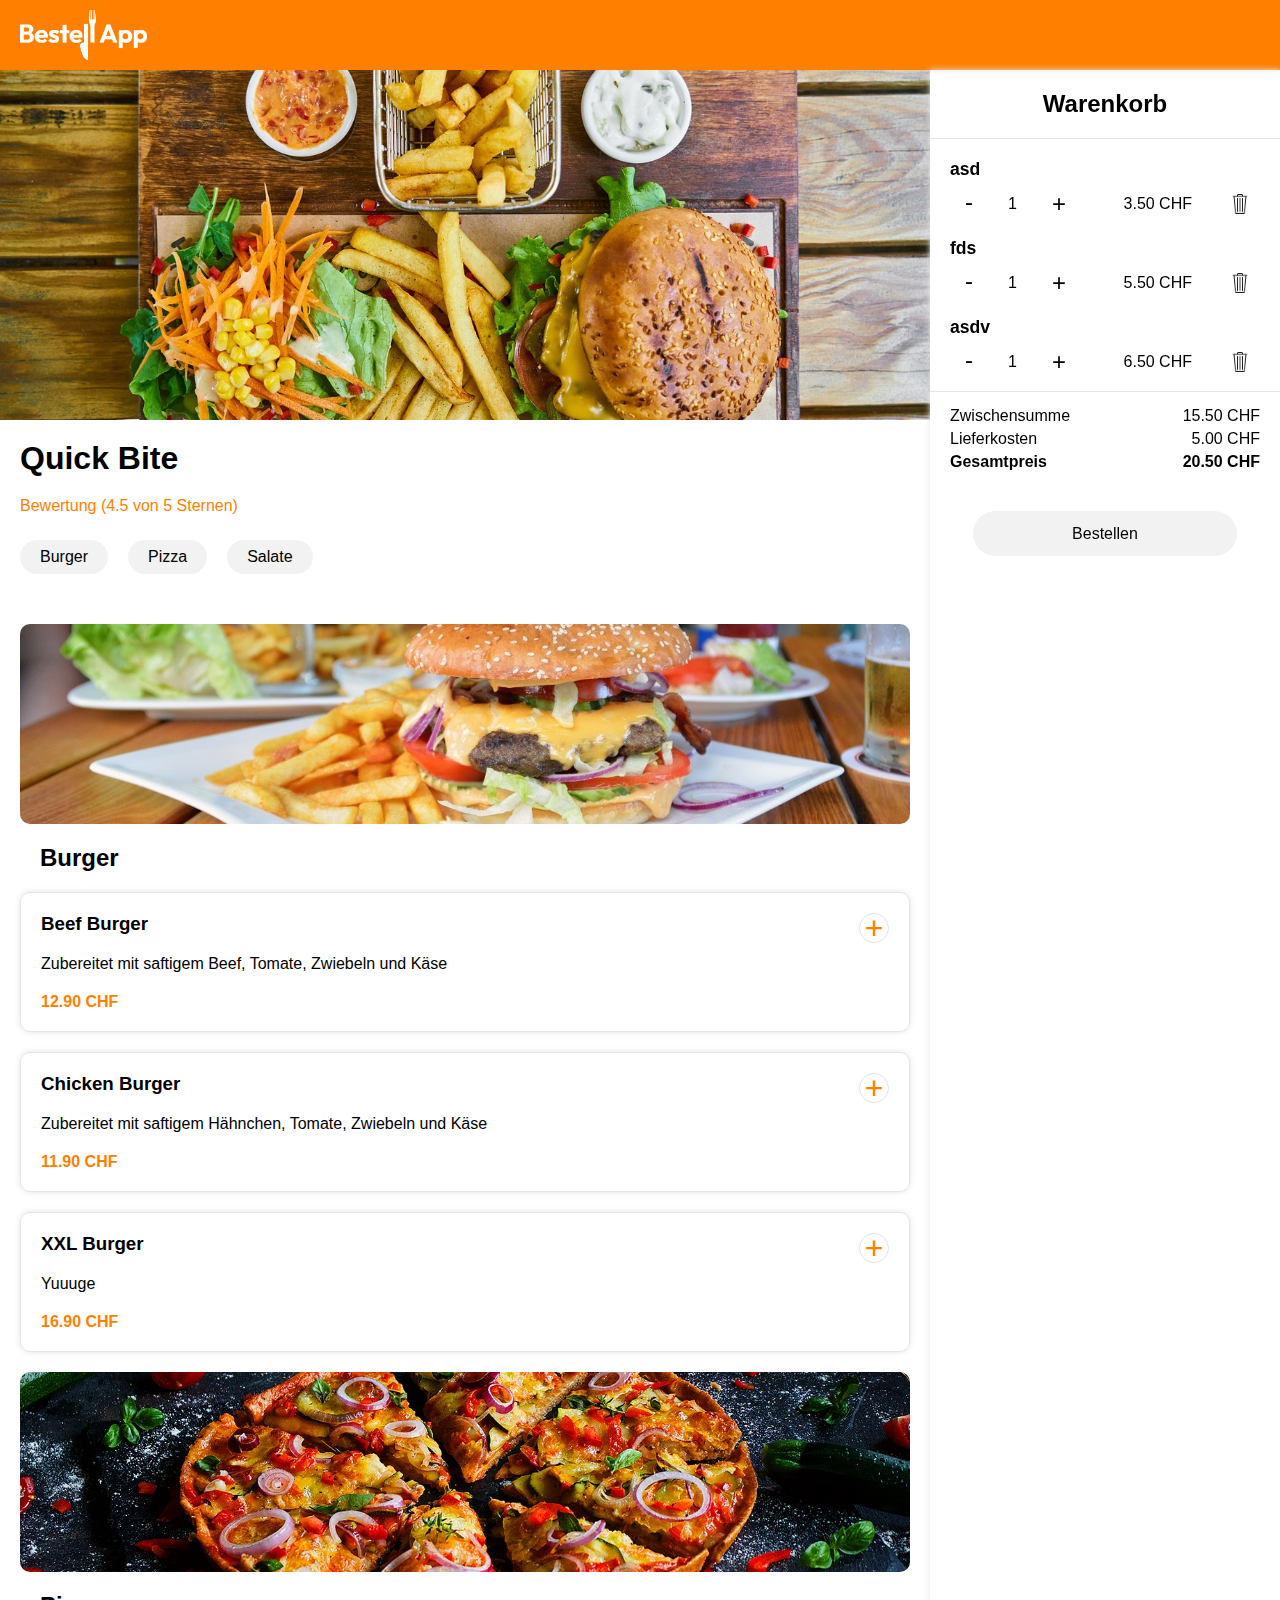
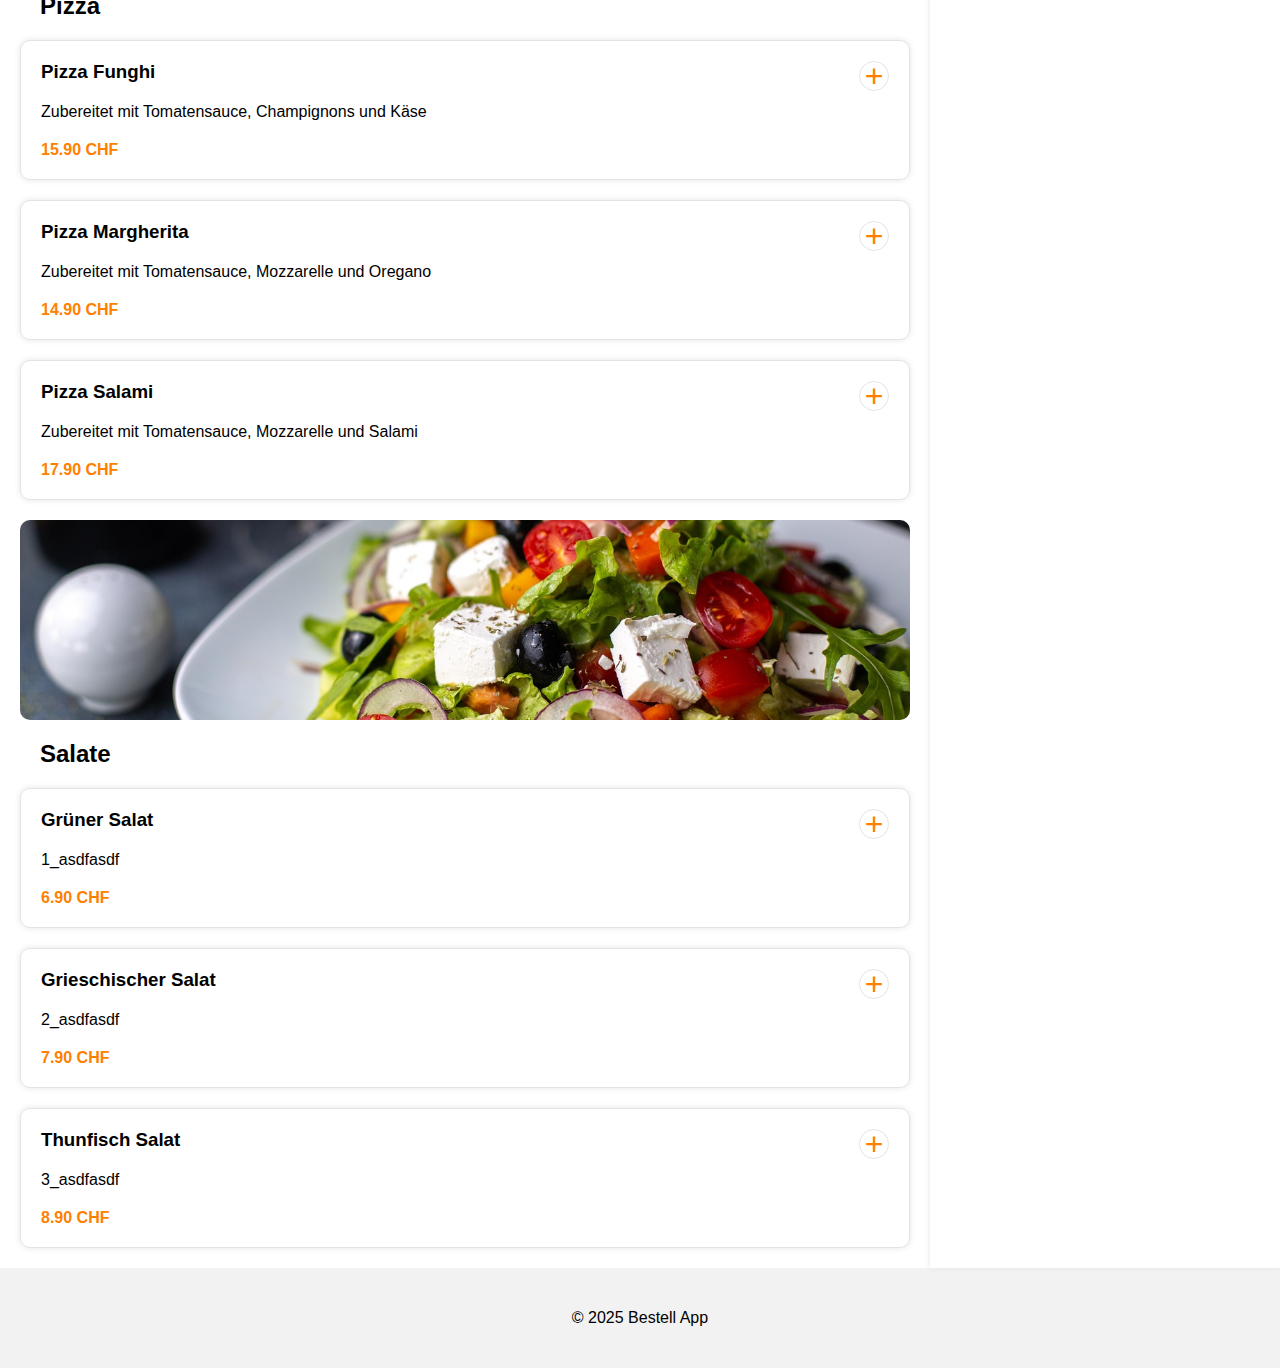
==== commit 41793865: "- added cart close button + functionality" ====
--- a/index.html
+++ b/index.html
@@ -36,6 +36,7 @@
 
                 <div class="cart-header">
                     <h2>Warenkorb</h2>
+                    <button class="mobile-close-btn"></button>
                 </div>
 
                 <div id="cart-order-info">
--- a/style.css
+++ b/style.css
@@ -155,6 +155,10 @@
   box-shadow: var(--box-shadow-5px);
 }
 
+.dish-item:hover {
+  background-color: #e4e4e47d;
+}
+
 .dish-info {
   padding: var(--padding20);
 }
@@ -209,9 +213,18 @@
 }
 
 .cart-header {
+  position: relative;
   text-align: center;
   border-bottom: 1px solid #e4e4e4;
   padding: 20px;
+}
+
+.mobile-close-btn {
+  display: none;
+}
+
+.mobile-close-btn:hover {
+  /* border-color: #ff8000; */
 }
 
 #cart-items {
@@ -243,7 +256,6 @@
 }
 
 .cart-item-amount button {
-  /* width: 20px; */
   background: none;
   border: none;
   cursor: pointer;
@@ -272,8 +284,6 @@
   background: none; */
   border: none;
   cursor: pointer;
-  /* font-size: 1.2em;
-  padding: 0; */
   margin-right: 10px;
 }
 
@@ -289,6 +299,7 @@
   text-align: center;
   gap: 20px;
   margin-top: 40px;
+  line-height: 1.5;
 }
 
 #empty-cart-placeholder img {
@@ -310,8 +321,8 @@
   padding-top: 5px;
 }
 
-#cart-total-wrapper .cart-total-line:last-child {
-  font-weight: bold;
+#cart-total-wrapper .cart-total-line:nth-child(n + 3) {
+  font-weight: 700;
 }
 
 .cart-total-line {
@@ -348,6 +359,7 @@
   text-align: center;
   padding: 20px;
   margin-top: 40px;
+  line-height: 2;
 }
 
 /* ----------------------------------------------------------- */
@@ -372,8 +384,8 @@
   position: fixed;
   right: 20px;
   /* left: 50%; */
+  /* transform: translateX(-50%); */
   bottom: 20px;
-  /* transform: translateX(-50%); */
   border: 0;
   border-radius: 50%;
   background-color: #ff8000;
--- a/css/media-queries.css
+++ b/css/media-queries.css
@@ -43,10 +43,11 @@
     right: -100%;
     top: 0;
     bottom: 0;
-    width: 100%;
+    /* width: 100%; */
     max-width: 350px;
     background: white;
     transition: right 0.3s ease;
+    overflow-y: auto;
     z-index: 4;
   }
 
@@ -55,7 +56,31 @@
   }
 }
 
-@media (768px <= width <= 909px) {
+@media (width <= 909px) {
+  .mobile-close-btn {
+    display: block;
+    position: absolute;
+    right: 20px;
+    top: 50%;
+    transform: translateY(-50%);
+    width: 24px;
+    height: 24px;
+    border: 1px solid transparent;
+    border-radius: 50%;
+    padding: 15px;
+    cursor: pointer;
+    background-image: url("../assets/icons/icons8-close-24.png");
+    background-position: center;
+    background-color: transparent;
+    z-index: 5;
+  }
+
+  #mobile-cart-btn {
+    display: block;
+  }
+}
+
+/* @media (768px <= width <= 909px) {
   #mobile-cart-btn {
     display: block;
   }
@@ -65,4 +90,4 @@
   #mobile-cart-btn {
     display: block;
   }
-}
+} */
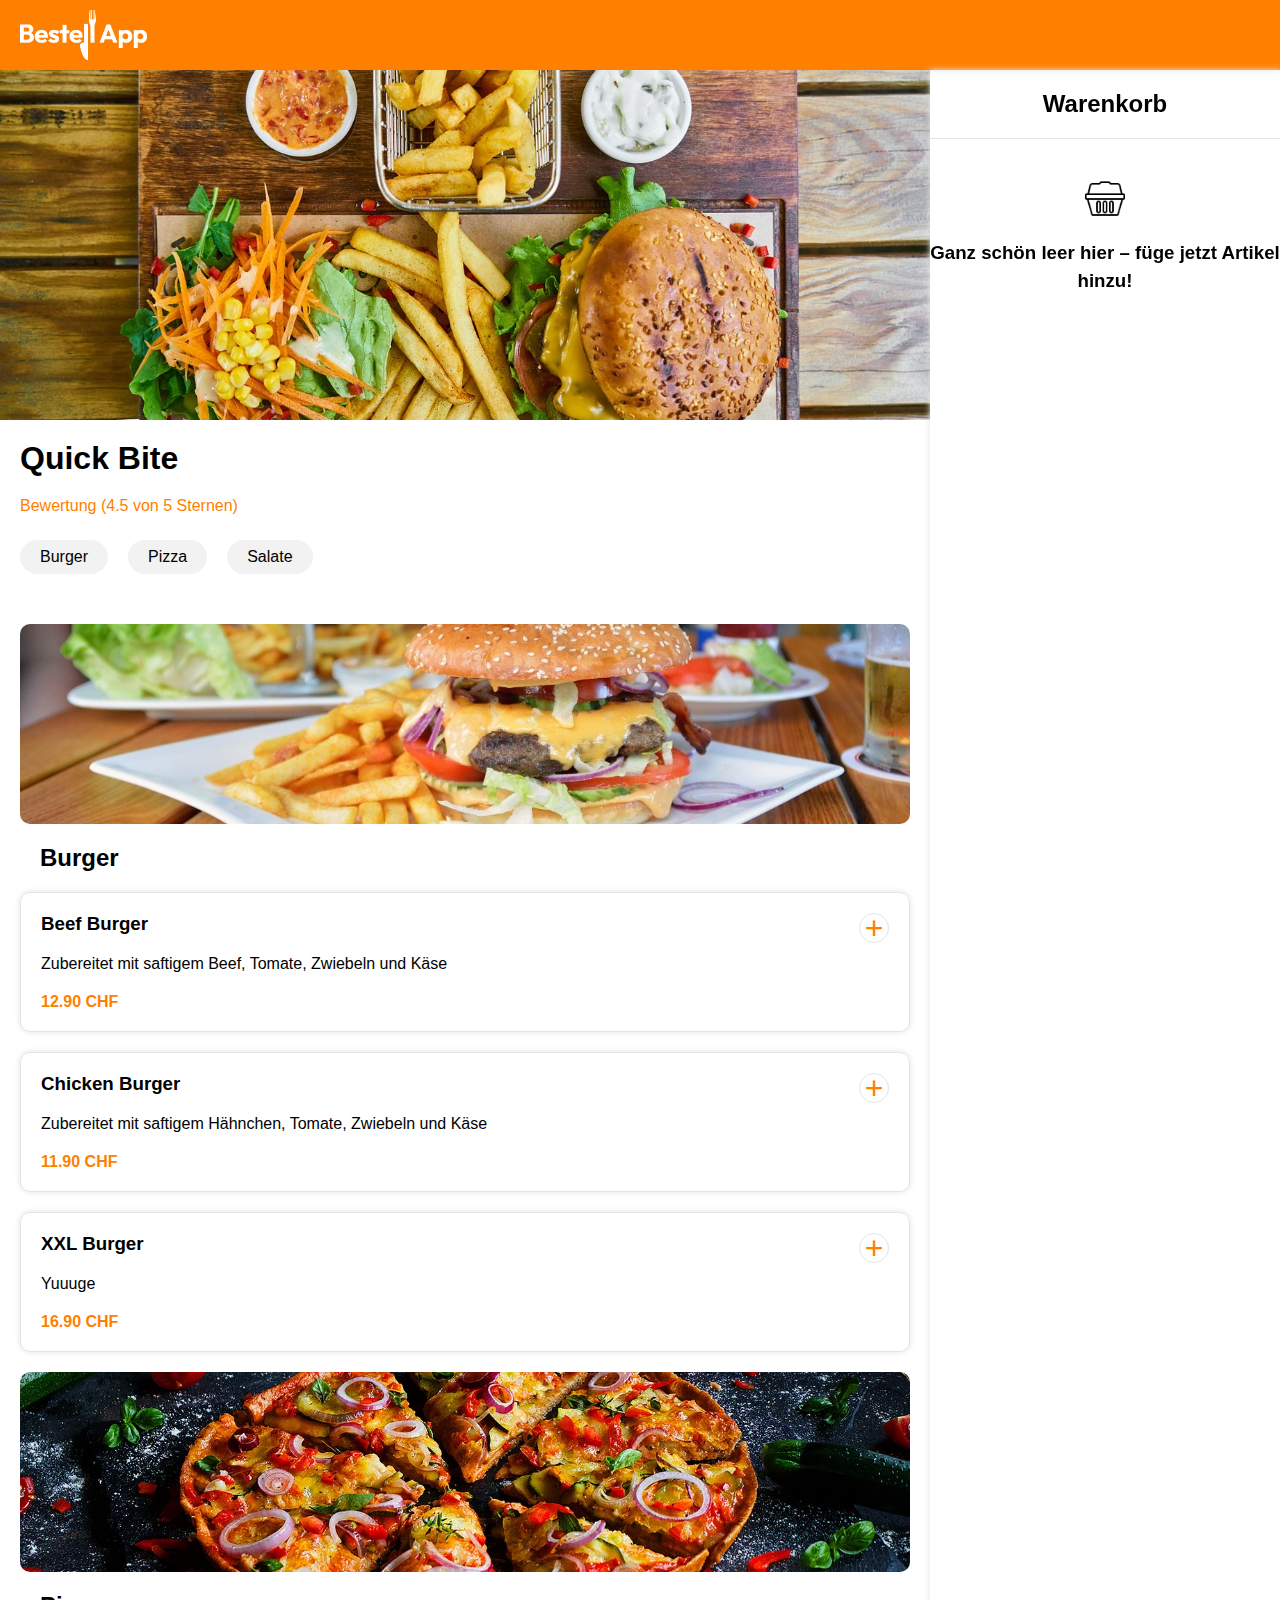
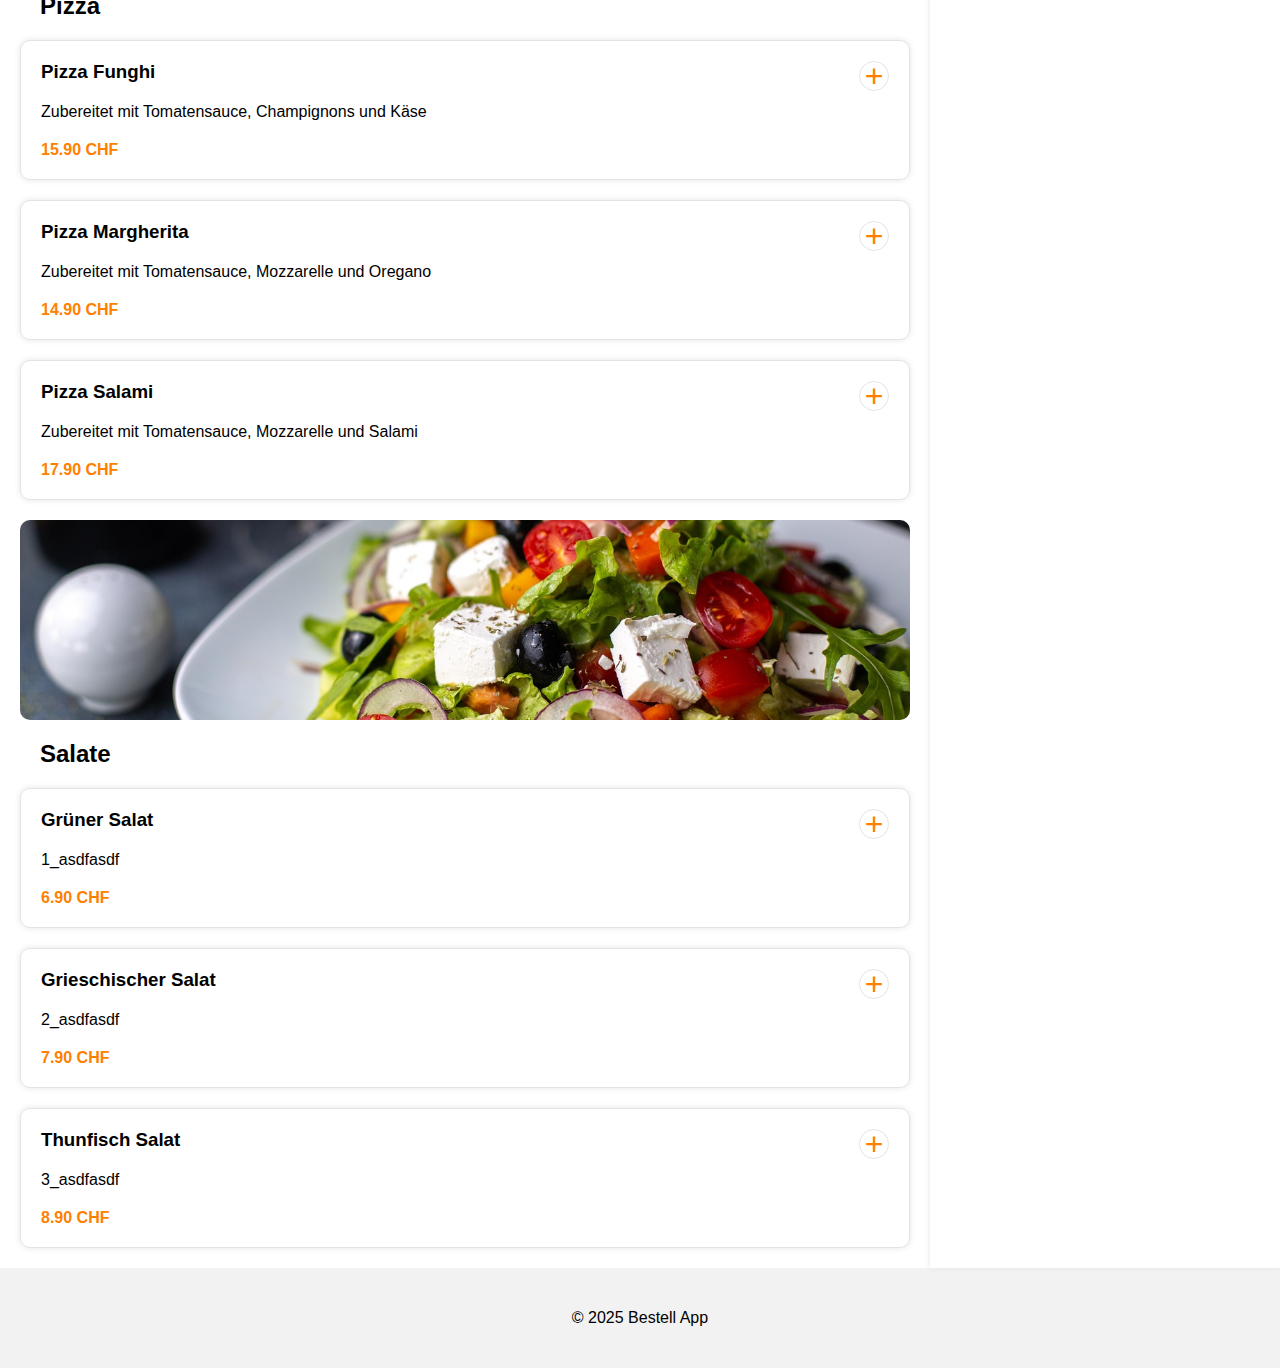
==== commit 4a19e44c: "- added mobile cart button amount in the top right - some responsive layout adjustments for the cart" ====
--- a/index.html
+++ b/index.html
@@ -66,8 +66,10 @@
                     </div>
                 </div>
 
-                <div id="success-message">
-                    Deine Bestellung war erfolgreich und macht sich in Kürze auf den Weg!
+                <div class="success-message-center">
+                    <div id="success-message">
+                        Deine Bestellung war erfolgreich und macht sich in Kürze auf den Weg!
+                    </div>
                 </div>
 
 
@@ -79,6 +81,7 @@
 
     <section>
         <button id="mobile-cart-btn">
+            <span id="mobile-amount-cart">0</span>
             <img src="./assets/icons/icons8-cart-64-white.png" alt="Mobile Cart Button">
         </button>
     </section>
--- a/style.css
+++ b/style.css
@@ -221,10 +221,6 @@
 
 .mobile-close-btn {
   display: none;
-}
-
-.mobile-close-btn:hover {
-  /* border-color: #ff8000; */
 }
 
 #cart-items {
@@ -378,6 +374,20 @@
 /* ----------------------------------------------------------- */
 /* mobile cart button */
 /* ----------------------------------------------------------- */
+
+#mobile-amount-cart {
+  position: absolute;
+  display: flex;
+  justify-content: center;
+  align-items: center;
+  width: 25px;
+  height: 25px;
+  top: -5px;
+  right: -5px;
+  color: white;
+  border-radius: 50%;
+  background: red;
+}
 
 #mobile-cart-btn {
   display: none;
--- a/css/media-queries.css
+++ b/css/media-queries.css
@@ -40,19 +40,21 @@
 
   .outer-cart-wrapper {
     position: fixed;
-    right: -100%;
+    right: -350px;
     top: 0;
     bottom: 0;
-    /* width: 100%; */
-    max-width: 350px;
+    max-width: 100%;
+    width: 350px;
     background: white;
     transition: right 0.3s ease;
     overflow-y: auto;
+    box-shadow: none;
     z-index: 4;
   }
 
   .outer-cart-wrapper.show {
     right: 0;
+    box-shadow: 0 0 6px #e4e4e4;
   }
 }
 
@@ -80,14 +82,21 @@
   }
 }
 
-/* @media (768px <= width <= 909px) {
-  #mobile-cart-btn {
-    display: block;
+@media (width <= 767px) {
+  .outer-cart-wrapper {
+    right: -100%;
+  }
+
+  .outer-cart-wrapper.show {
+    width: 100%;
+  }
+
+  .sticky-cart-wrapper {
+    width: 100%;
+  }
+
+  .success-message-center {
+    display: flex;
+    justify-content: center;
   }
 }
-
-@media (width <= 767px) {
-  #mobile-cart-btn {
-    display: block;
-  }
-} */
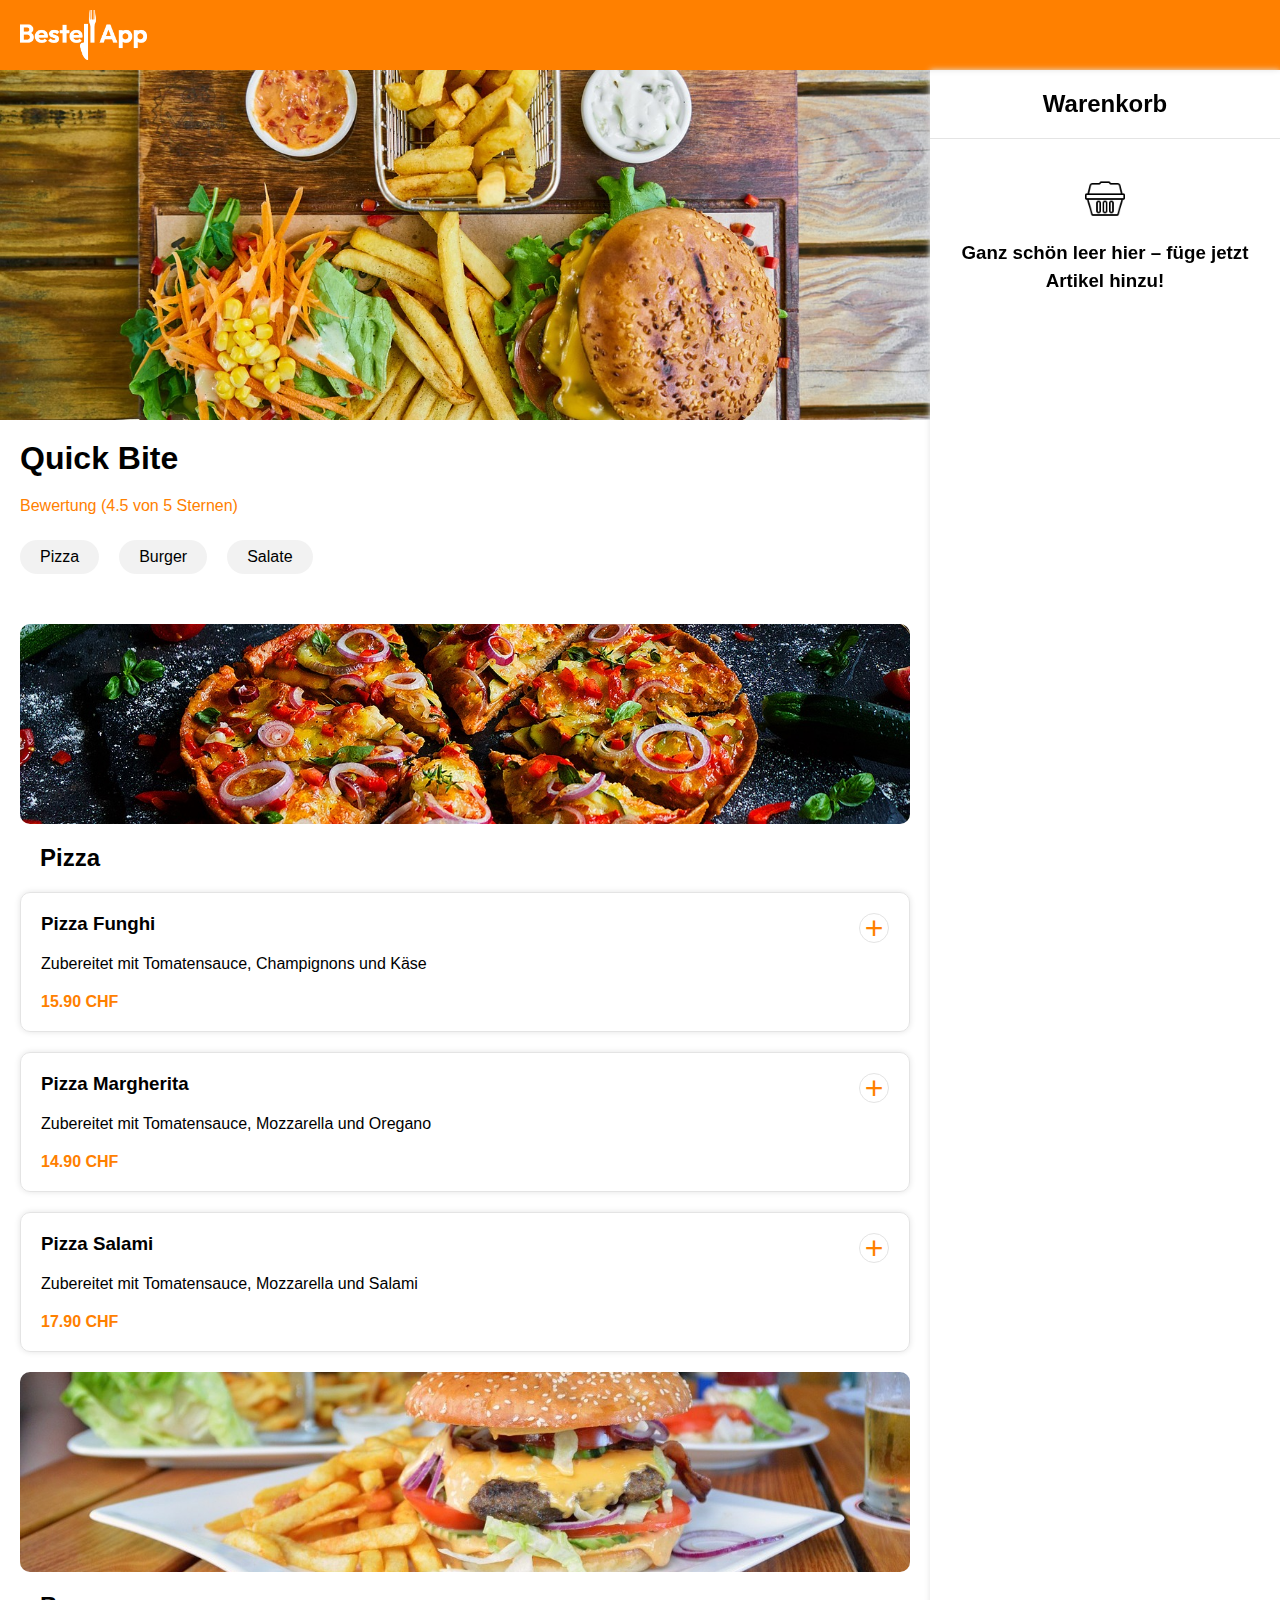
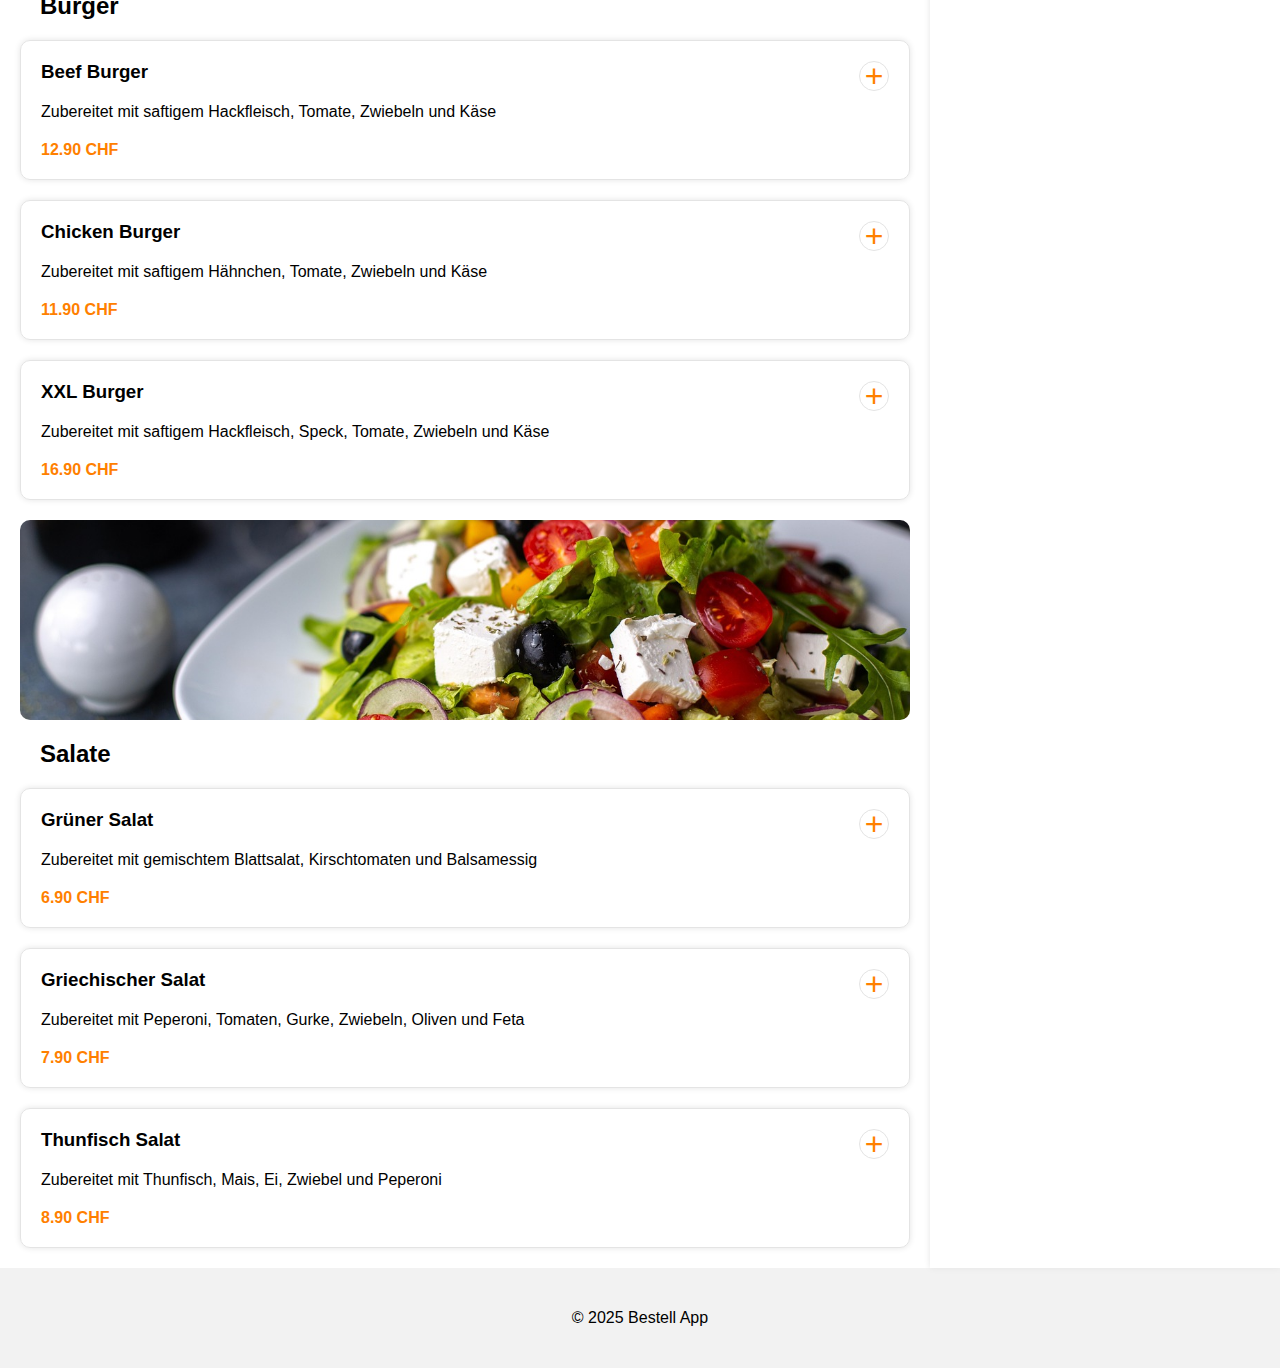
==== commit 3411f7d1: "- finished website" ====
--- a/index.html
+++ b/index.html
@@ -11,7 +11,7 @@
     <link rel="icon" type="image/x-icon" href="./assets/icons/Favicon/favicon-32x32.png" />
 </head>
 
-<body onload="renderDishes(), renderCart()">
+<body>
     <header>
         <img src="./assets/icons/Logo/Logo.png" alt="Bestell App Logo" />
     </header>
--- a/style.css
+++ b/style.css
@@ -35,7 +35,6 @@
 
 :root {
   --box-shadow-5px: 0 0 6px #e4e4e4;
-  --padding20: 20px;
   --sans: sans-serif;
   --margin-20-top-bottom: 20px 0 20px 0;
 }
@@ -141,8 +140,8 @@
 }
 
 .category-header {
-  padding-top: 20px;
-  padding-left: 20px;
+  margin-top: 20px;
+  margin-left: 20px;
 }
 
 .dish-item {
@@ -160,7 +159,7 @@
 }
 
 .dish-info {
-  padding: var(--padding20);
+  margin: 20px;
 }
 
 .dish-info p {
@@ -294,7 +293,7 @@
   align-items: center;
   text-align: center;
   gap: 20px;
-  margin-top: 40px;
+  margin: 40px 20px 0 20px;
   line-height: 1.5;
 }
 
--- a/css/media-queries.css
+++ b/css/media-queries.css
@@ -22,7 +22,9 @@
   }
 
   .dish-item {
-    box-shadow: 0 0 6px #e4e4e4;
+    /* z-index example (no shadow overlap) */
+    /* box-shadow: 0 0 6px #e4e4e4; */
+    box-shadow: none;
     border-left: 0;
     border-right: 0;
   }
@@ -100,3 +102,32 @@
     justify-content: center;
   }
 }
+
+@media (width <= 480px) {
+  header img,
+  .header-section,
+  .category-header,
+  .dish-info {
+    margin-left: 10px;
+  }
+
+  .dish-info {
+    margin-right: 10px;
+  }
+
+  .dish-button {
+    top: 10px;
+    right: 10px;
+  }
+
+  .cart-header,
+  #cart-items,
+  #cart-total-wrapper {
+    padding-left: 10px;
+    padding-right: 10px;
+  }
+
+  #mobile-cart-btn {
+    right: 10px;
+  }
+}
